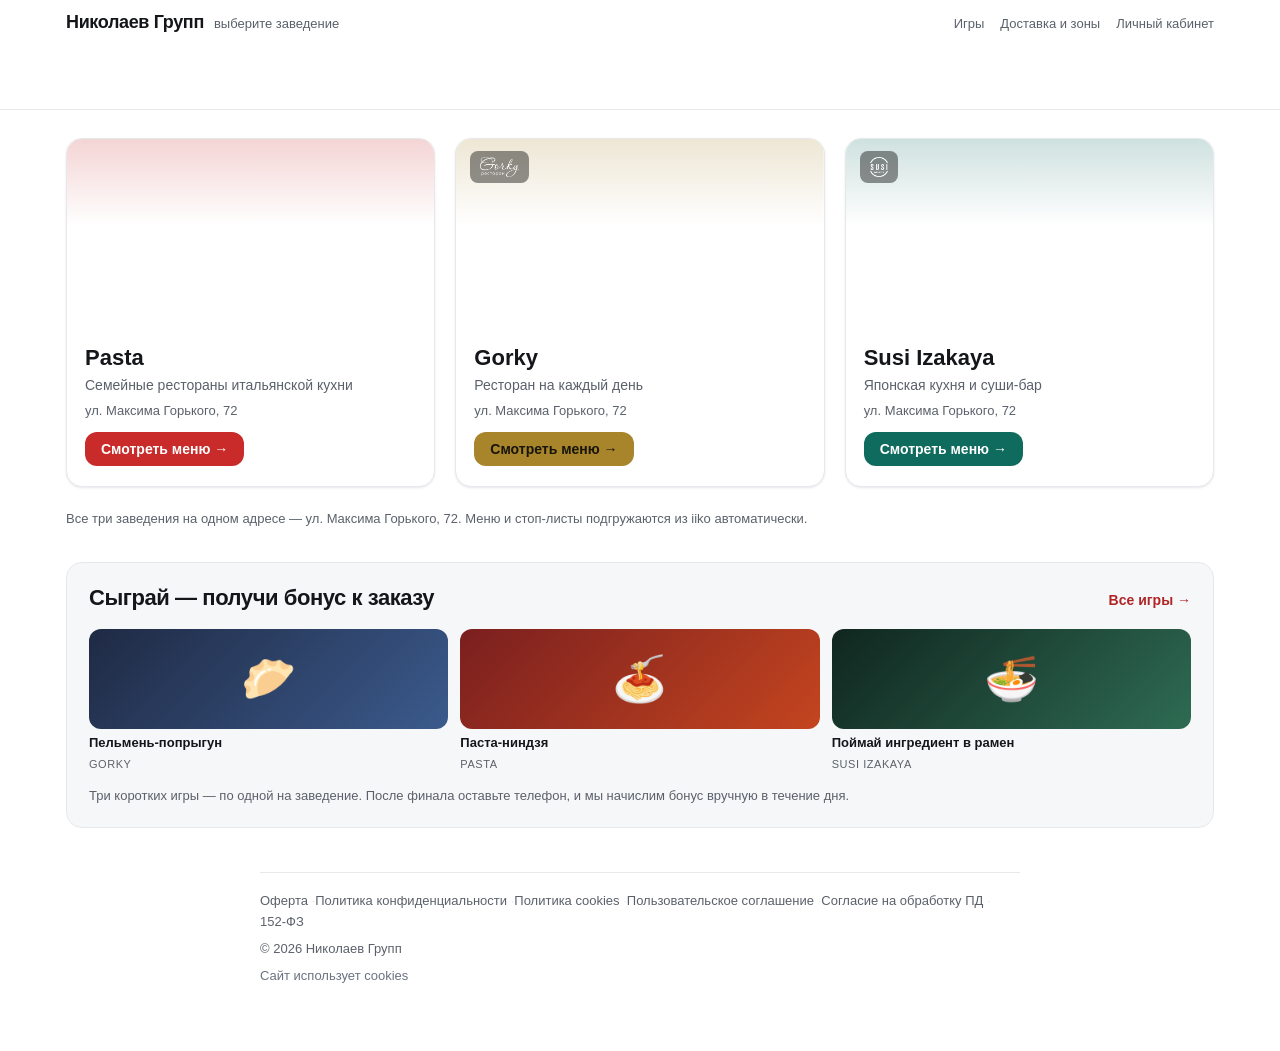
==== ngfood-preview/index.html @ 1849d9b0 "Publish artifact ngfood-preview: Сайт ngfood — просмотр" ====
<!DOCTYPE html><html lang="ru"><head>
<meta http-equiv="Content-Security-Policy" content="object-src 'none'; base-uri 'none'" data-dsh-artifacts>
<meta name="robots" content="noindex, nofollow" data-dsh-artifacts><meta charSet="utf-8"/><meta name="viewport" content="width=device-width, initial-scale=1"/><style>/*!*******************************************************************************************************************************************************************************************************************************************************************************************************************************************************************************************************************!*\
  !*** css ./node_modules/.pnpm/next@15.1.0_react-dom@19.0.0_react@19.0.0__react@19.0.0/node_modules/next/dist/build/webpack/loaders/css-loader/src/index.js??ruleSet[1].rules[13].oneOf[10].use[2]!./node_modules/.pnpm/next@15.1.0_react-dom@19.0.0_react@19.0.0__react@19.0.0/node_modules/next/dist/build/webpack/loaders/postcss-loader/src/index.js??ruleSet[1].rules[13].oneOf[10].use[3]!./app/globals.css ***!
  \*******************************************************************************************************************************************************************************************************************************************************************************************************************************************************************************************************************/
:root {
  /* ── этап 15: светлая тема ────────────────────────────────────────────────
     Фон страниц белый, карточки белые с рамкой и мягкой тенью, вложенные
     плашки — светло-серые #f6f7f9. Внутри темы бренда (см. .brand-shell)
     эти же переменные переопределяются через lib/brands.ts → brandCssVars().
     Контраст всех пар считается скриптом scripts/contrast.mjs. */
  --bg: #ffffff;
  --bg-to: #ffffff;
  /* поверхность карточки / модалки */
  --card: #ffffff;
  /* вложенная плашка: поля, врезки, опции */
  --panel: #f6f7f9;
  --text: #14161a;
  --muted: #5b616b;
  /* заливка кнопок, активной категории, бейджа */
  --accent: #c92a2a;
  /* текст/цена/ссылки в акцентном цвете — затемнён под белый фон */
  --accent-text: #b02525;
  /* текст на акцентной заливке */
  --on-accent: #ffffff;
  --accent-soft: #fdecec;
  /* поле ввода: внутри темы бренда переопределяется */
  --input: #ffffff;
  --line: #e6e8ec;
  /* этап 15 (дополнение владельца): единая шкала скруглений. «Пилюль» на сайте
     больше нет — только скруглённые прямоугольники. Круглыми остаются лишь
     настоящие круги: радиокнопки, чекбоксы, точки статуса, иконки-кружки. */
  --r-lg: 16px; /* карточки, модалки, большие панели */
  --r-md: 12px; /* кнопки, поля, категории-чипы, бейджи, тосты */
  --r-sm: 8px;  /* мелкие плашки, теги, подписи внутри карточек */
  /* семантика: успех / ошибка / предупреждение */
  --ok-bg: #eaf6ee;
  --ok-line: #bfe0cb;
  --ok-text: #1a6b3d;
  --ok-text-soft: #2b7d4d;
  --bad-bg: #fdeeee;
  --bad-line: #f0c9c7;
  --bad-text: #b02525;
  --warn-bg: #fdf6e6;
  --warn-line: #ead9a8;
  --warn-text: #7a5a10;
  /* тени: на белом они должны быть лёгкими, иначе выглядят как грязь */
  --shadow-1: 0 1px 2px rgba(16,24,40,.04), 0 1px 3px rgba(16,24,40,.06);
  --shadow-2: 0 10px 30px rgba(16,24,40,.10);
  --shadow-3: 0 18px 48px rgba(16,24,40,.16);
}

* { box-sizing: border-box; }

body {
  margin: 0;
  background: var(--bg);
  color: var(--text);
  font-family: -apple-system, BlinkMacSystemFont, 'Segoe UI', Roboto, sans-serif;
  -webkit-font-smoothing: antialiased;
}

.wrap { max-width: 1180px; margin: 0 auto; padding: 0 16px 64px; }

header.top {
  position: -webkit-sticky;
  position: sticky; top: 0; z-index: 10;
  background: rgba(255,255,255,.92); -webkit-backdrop-filter: blur(8px); backdrop-filter: blur(8px);
  border-bottom: 1px solid var(--line);
  padding: 12px 0;
}

.brand { display: flex; align-items: baseline; gap: 10px; }
.brand h1 { font-size: 18px; margin: 0; letter-spacing: -.02em; }
.brand span { color: var(--muted); font-size: 13px; }

.cats {
  display: flex; gap: 8px; overflow-x: auto; padding: 12px 0; scrollbar-width: none;
}
.cats::-webkit-scrollbar { display: none; }
.cats a {
  white-space: nowrap; padding: 8px 14px; border-radius: var(--r-md);
  background: var(--card); color: var(--text); text-decoration: none; font-size: 14px;
  border: 1px solid var(--line);
}
.cats a:hover { border-color: var(--accent); }

h2.section { font-size: 22px; margin: 32px 0 16px; letter-spacing: -.02em; }

.grid {
  display: grid; grid-gap: 14px; gap: 14px;
  grid-template-columns: repeat(auto-fill, minmax(220px, 1fr));
}

.card {
  background: var(--card); border: 1px solid var(--line); border-radius: var(--r-lg);
  overflow: hidden; display: flex; flex-direction: column;
  box-shadow: var(--shadow-1);
}
.card img { width: 100%; height: 150px; object-fit: cover; background: #f2f3f5; }
.card .body { padding: 12px 14px 14px; display: flex; flex-direction: column; gap: 6px; flex: 1 1; }
.card .name { font-size: 15px; line-height: 1.3; }
.card .meta { color: var(--muted); font-size: 13px; }
.card .price { font-weight: 600; font-size: 16px; margin-top: auto; }
.card.stop { opacity: .45; }
.badge {
  display: inline-block; font-size: 12px; padding: 3px 8px; border-radius: var(--r-sm);
  background: #fdeeee; color: #b02525; border: 1px solid #f0c9c7;
}

.note { color: var(--muted); font-size: 13px; margin-top: 24px; }
.error { background: #fdeeee; border: 1px solid #f0c9c7; padding: 14px; border-radius: var(--r-md); margin-top: 20px; }

/* ── корзина ── */
.add {
  margin-top: 8px; padding: 8px 12px; border-radius: var(--r-md); border: 1px solid var(--line);
  background: var(--accent); color: var(--on-accent, #fff); font-size: 14px; cursor: pointer;
}
.add:hover { filter: brightness(1.08); }

.cartbar {
  position: fixed; left: 16px; right: 16px; bottom: 16px; z-index: 20;
  display: flex; justify-content: space-between; align-items: center;
  padding: 14px 18px; border-radius: var(--r-lg); border: none; cursor: pointer;
  background: var(--accent); color: var(--on-accent, #fff); font-size: 15px; font-weight: 600;
  max-width: 1148px; margin: 0 auto; box-shadow: 0 12px 30px rgba(16,24,40,.18);
}

.modal {
  position: fixed; inset: 0; background: rgba(17,20,26,.45); z-index: 30;
  display: flex; align-items: center; justify-content: center; padding: 16px;
  /* длинная форма оформления (доставка + адрес + бонусы) выше экрана телефона:
     контейнер прокручивается, margin:auto держит окно по центру, пока оно влезает */
  overflow-y: auto; overscroll-behavior: contain;
}
.modal-body {
  background: var(--card); border: 1px solid var(--line); border-radius: var(--r-lg);
  padding: 20px; width: 100%; max-width: 440px; display: flex; flex-direction: column; gap: 10px;
  box-shadow: var(--shadow-3); margin: auto;
}
.modal-body h3 { margin: 0 0 4px; }
.modal-body input[type="text"], .modal-body input:not([type]) {
  padding: 11px 12px; border-radius: var(--r-md); border: 1px solid var(--line);
  background: var(--input, #ffffff); color: var(--text); font-size: 15px;
}
.lines { display: flex; flex-direction: column; gap: 6px; max-height: 220px; overflow: auto; }
.line { display: flex; justify-content: space-between; align-items: center; gap: 8px; font-size: 14px; }
.qty { display: flex; align-items: center; gap: 6px; }
.qty button {
  width: 26px; height: 26px; border-radius: var(--r-sm); border: 1px solid var(--line);
  background: var(--input, #ffffff); color: var(--text); cursor: pointer;
}
.row { display: flex; gap: 16px; font-size: 14px; }
.sum { margin-top: 6px; font-size: 16px; }
.send {
  margin-top: 6px; padding: 12px; border-radius: var(--r-md); border: none;
  background: var(--accent); color: var(--on-accent, #fff); font-size: 15px; font-weight: 600; cursor: pointer;
}
.send:disabled { opacity: .6; cursor: default; }

.toast {
  position: fixed; left: 50%; transform: translateX(-50%); bottom: 90px; z-index: 40;
  background: var(--ok-bg); border: 1px solid var(--ok-line); color: var(--ok-text);
  padding: 12px 16px; border-radius: var(--r-md); font-size: 14px; cursor: pointer;
  box-shadow: var(--shadow-2);
}

/* ── страница статуса ── */
.backlink { color: var(--muted); text-decoration: none; }
.status-card { margin-top: 24px; background: var(--card); border: 1px solid var(--line); border-radius: var(--r-lg); padding: 20px; max-width: 560px; }
.status-card h2 { margin: 0 0 6px; }
.status-now { font-size: 22px; font-weight: 700; color: var(--accent-text); margin: 0 0 16px; }
.steps { list-style: none; padding: 0; margin: 0 0 18px; display: flex; flex-direction: column; gap: 6px; }
.steps li { color: var(--muted); font-size: 14px; padding-left: 22px; position: relative; }
.steps li::before { content: '○'; position: absolute; left: 0; }
.steps li.done { color: var(--text); }
.steps li.done::before { content: '●'; color: var(--accent); }

/* ── этап 8: оплата картой на странице заказа ── */
.pay-block { margin: 18px 0 0; display: flex; flex-direction: column; gap: 10px; }
.pay-btn {
  padding: 14px; border-radius: var(--r-md); border: none; background: var(--accent);
  color: var(--on-accent, #fff); font-size: 16px; font-weight: 600; cursor: pointer;
}
.pay-btn:disabled { opacity: .6; cursor: default; }
.pay-paid {
  display: flex; flex-direction: column; gap: 4px; padding: 14px 16px;
  background: #eaf6ee; border: 1px solid #bfe0cb; border-radius: var(--r-md); color: #1a6b3d;
}
.pay-paid b { font-size: 15px; }
.pay-paid span { font-size: 13px; color: #2b7d4d; }
.pay-hint { margin: 0; color: var(--muted); font-size: 13px; line-height: 1.45; }
/* этап 13: оплата не онлайн (наличные/терминал курьеру, касса) */
.pay-offline {
  display: flex; flex-direction: column; gap: 4px; padding: 14px 16px;
  background: var(--panel); border: 1px solid var(--line); border-radius: var(--r-md);
}
.pay-offline b { font-size: 15px; }
.pay-offline span { font-size: 13px; color: var(--muted); }
.pay-notice { margin: 0; font-size: 13px; color: #1a6b3d; }
.pay-error { margin: 0; font-size: 13px; color: #b02525; }

/* ── выбор бренда (главная) ── */
.brandpicker{display:grid;grid-template-columns:repeat(auto-fit,minmax(280px,1fr));grid-gap:20px;gap:20px;margin-top:28px}
.brandcard{display:flex;flex-direction:column;background:var(--card);border:1px solid var(--line);border-radius: var(--r-lg);overflow:hidden;text-decoration:none;color:var(--text);box-shadow:var(--shadow-1);transition:transform .15s ease,border-color .15s ease,box-shadow .15s ease}
.brandcard:hover{transform:translateY(-4px);border-color:var(--accent)}
.brandcard-cover{position:relative;height:190px;background-size:cover;background-position:center;background-repeat:no-repeat}
/* обложка карточки красится темой бренда из lib/brands.ts (inline style),
   классы brandcard--<id> остались только как крючок для точечных правок */
.brandcard-initial{position:absolute;right:16px;bottom:8px;font-size:64px;font-weight:800;opacity:.18;color:#fff}
.brandcard-body{padding:16px 18px 20px}
.brandcard-body h2{margin:0 0 6px;font-size:22px}
.brandcard-body p{margin:0 0 10px;color:var(--muted);font-size:14px}
.brandcard-address{display:block;color:var(--muted);font-size:13px;margin-bottom:14px}
.brandcard-go{color:var(--accent-text);font-weight:600;font-size:14px}
.brandswitch{display:flex;gap:14px;margin:10px 0 6px;font-size:14px}
.brandswitch a{color:var(--muted);text-decoration:none}
.brandswitch a:hover{color:var(--accent-text)}
.line-brand{display:block;font-size:11px;color:var(--accent-text);text-transform:uppercase;letter-spacing:.04em}

/* ── личный кабинет ── */
.acc-brandlink { color: inherit; text-decoration: none; }
.acc-loading { color: var(--muted); margin-top: 24px; }
.acc-card {
  margin-top: 24px; background: var(--card); border: 1px solid var(--line); border-radius: var(--r-lg);
  padding: 20px; max-width: 560px; display: flex; flex-direction: column; gap: 14px;
}
.acc-card h2 { margin: 0; font-size: 20px; letter-spacing: -.02em; }
.acc-head { display: flex; justify-content: space-between; align-items: flex-start; gap: 12px; }
.acc-phone { margin: 4px 0 0; color: var(--muted); font-size: 14px; }
.acc-logout {
  padding: 8px 14px; border-radius: var(--r-md); border: 1px solid var(--line);
  background: var(--input, #ffffff); color: var(--muted); font-size: 13px; cursor: pointer; white-space: nowrap;
}
.acc-logout:hover { border-color: var(--accent); color: var(--text); }
.acc-bonus {
  display: flex; flex-direction: column; gap: 4px; padding: 16px;
  border-radius: var(--r-md); border: 1px solid var(--line); background: var(--panel);
}
.acc-bonus-label { color: var(--muted); font-size: 13px; }
.acc-bonus-value { font-size: 28px; letter-spacing: -.02em; color: var(--accent-text); }
.acc-list { list-style: none; margin: 0; padding: 0; display: flex; flex-direction: column; gap: 8px; font-size: 14px; }
.acc-list li { display: flex; justify-content: space-between; gap: 12px; border-bottom: 1px solid var(--line); padding-bottom: 8px; }
.acc-list li:last-child { border-bottom: none; padding-bottom: 0; }
.acc-list li > span { color: var(--muted); }
.acc-badges { display: flex; flex-wrap: wrap; gap: 8px; }
.acc-badge {
  padding: 5px 12px; border-radius: var(--r-md); font-size: 12px;
  background: rgba(201,42,42,.10); border: 1px solid rgba(201,42,42,.32); color: #b02525;
}
.acc-note, .acc-sub { color: var(--muted); font-size: 13px; line-height: 1.5; margin: 0; }
.acc-form { display: flex; flex-direction: column; gap: 10px; }
.acc-form input {
  padding: 12px; border-radius: var(--r-md); border: 1px solid var(--line);
  background: var(--input, #ffffff); color: var(--text); font-size: 16px;
}
.acc-form button[type="submit"] {
  padding: 12px; border-radius: var(--r-md); border: none; background: var(--accent);
  color: var(--on-accent, #fff); font-size: 15px; font-weight: 600; cursor: pointer;
}
.acc-form button[type="submit"]:disabled { opacity: .6; cursor: default; }
.acc-link {
  background: none; border: none; color: var(--muted); font-size: 13px; cursor: pointer;
  text-decoration: underline; align-self: flex-start; padding: 0;
}
.acc-hint { margin: 0; font-size: 13px; color: #1a6b3d; }
.acc-error { margin: 0; font-size: 13px; color: #b02525; }

/* ── бонусы в корзине ── */
.cart-bonus { font-size: 13px; color: var(--muted); }
.cart-bonus b { color: #b02525; }
.cart-guest { display: flex; justify-content: space-between; align-items: center; gap: 8px; font-size: 13px; color: var(--muted); }
.cart-guest a { color: #b02525; }

/* ── оплата бонусами (этап 3) ── */
.cart-bonus-pay { display: flex; flex-direction: column; gap: 6px; margin-top: 8px; padding: 8px 10px; border: 1px solid var(--line); border-radius: var(--r-md); }
.cart-bonus-toggle { display: flex; align-items: center; gap: 8px; font-size: 14px; cursor: pointer; }
.cart-bonus-toggle small { color: var(--muted); font-size: 12px; }
.cart-bonus-pay input[type="range"] { width: 100%; accent-color: #b02525; }
.cart-bonus-sum { display: flex; justify-content: space-between; gap: 10px; font-size: 13px; color: var(--muted); }
.cart-bonus-sum b { color: #b02525; font-size: 14px; }
.cart-delivery--bad-text { color: #b02525; }

/* ── способ оплаты в корзине (этап 13) ── */
.cart-pay { display: flex; flex-direction: column; gap: 6px; }
.cart-pay-title { font-size: 13px; color: var(--muted); }
.cart-pay-opt {
  display: flex; align-items: flex-start; gap: 9px; cursor: pointer;
  padding: 9px 11px; border: 1px solid var(--line); border-radius: var(--r-md);
  background: var(--panel);
}
.cart-pay-opt--on { border-color: #b02525; }
.cart-pay-opt input { margin-top: 3px; accent-color: #b02525; }
.cart-pay-text { display: flex; flex-direction: column; gap: 2px; }
.cart-pay-text b { font-size: 14px; color: var(--text); }
.cart-pay-text small { font-size: 12px; color: var(--muted); line-height: 1.4; }

/* ── минимальная сумма заказа (этап 13) ── */
.cart-min { display: flex; flex-direction: column; gap: 3px; font-size: 13px; color: var(--muted); }
.cart-min b { color: var(--text); font-size: 13px; }
.cart-min--bad { color: #b02525; }
.cart-min--bad b { color: #b02525; }

/* ── шапка: ссылка в кабинет ── */
.topline { display: flex; justify-content: space-between; align-items: baseline; gap: 12px; }
.toplink { color: var(--muted); font-size: 13px; text-decoration: none; white-space: nowrap; }
.toplink:hover { color: var(--accent-text); }

/* ── доставка: страница ── */
.delivery-intro {
  color: var(--muted); font-size: 15px; line-height: 1.6; max-width: 780px; margin: 24px 0 0;
}
.delivery-check {
  margin-top: 28px; background: var(--card); border: 1px solid var(--line);
  border-radius: var(--r-lg); padding: 20px;
}
.delivery-check h2 { margin: 0 0 14px; font-size: 20px; letter-spacing: -.02em; }
.delivery-form { display: flex; gap: 10px; flex-wrap: wrap; }
.delivery-form input {
  padding: 12px; border-radius: var(--r-md); border: 1px solid var(--line);
  background: var(--input, #ffffff); color: var(--text); font-size: 15px;
}
.delivery-form input:focus { outline: none; border-color: var(--accent); }
.delivery-form input[type="text"] { flex: 2 1 320px; }
.delivery-form input[type="number"] { flex: 1 1 150px; }
.delivery-form button {
  flex: 0 0 auto; padding: 12px 24px; border-radius: var(--r-md); border: none;
  background: var(--accent); color: var(--on-accent, #fff); font-size: 15px; font-weight: 600; cursor: pointer;
}
.delivery-form button:disabled { opacity: .6; cursor: default; }
.delivery-error { margin: 12px 0 0; font-size: 14px; color: #b02525; }
.delivery-result {
  margin-top: 14px; padding: 14px 16px; border-radius: var(--r-md);
  border: 1px solid #bfe0cb; background: #eaf6ee;
}
.delivery-result--warn { border-color: #f0c9c7; background: #fdeeee; }
.delivery-result-title { margin: 0 0 8px; font-size: 16px; font-weight: 600; }
.delivery-result-list {
  list-style: none; margin: 0; padding: 0;
  display: flex; flex-direction: column; gap: 4px; font-size: 14px;
}
.delivery-warn { margin: 10px 0 0; font-size: 14px; color: #b02525; }
.delivery-addr { margin: 10px 0 0; font-size: 12px; color: var(--muted); line-height: 1.5; }
.delivery-addr a { color: var(--accent-text); }

/* ── доставка: карта зон ── */
.zone-map-block { margin-top: 16px; }
.zone-map {
  height: 460px; border-radius: var(--r-lg); border: 1px solid var(--line);
  overflow: hidden; background: var(--panel); z-index: 0;
}
.zone-map-error { margin: 10px 0 0; font-size: 13px; color: #b02525; }
.zone-legend { list-style: none; margin: 16px 0 0; padding: 0; display: flex; flex-direction: column; gap: 6px; }
.zone-legend li {
  display: grid; grid-template-columns: 14px 90px 170px 1fr; align-items: center; grid-gap: 10px; gap: 10px;
  font-size: 14px; padding: 9px 12px; border-radius: var(--r-md);
  background: var(--card); border: 1px solid var(--line);
}
.zone-swatch { width: 14px; height: 14px; border-radius: 6px; display: inline-block; }
.zone-name { font-weight: 600; }
.zone-venue { color: var(--text); font-size: 13px; }
.zone-rule { color: var(--muted); font-size: 13px; }
.zone-legend-note { color: var(--muted); font-size: 12px; margin: 10px 0 0; }
.leaflet-tooltip.zone-label {
  background: rgba(255,255,255,.94); color: var(--text); border: 1px solid var(--line);
  border-radius: var(--r-sm); font-size: 12px; padding: 3px 8px;
  box-shadow: var(--shadow-1); opacity: 1;
}
.leaflet-tooltip.zone-label::before { display: none; }
.leaflet-container { font-family: inherit; background: var(--input, #ffffff); }
/* ссылки в подписи карты (OpenStreetMap) — в цвет акцента: дефолтный голубой
   Leaflet на серой плашке даёт 3.6 при нужных 4.5 */
.leaflet-container .leaflet-control-attribution a { color: var(--accent-text); }
@media (max-width: 640px) {
  .zone-map { height: 340px; }
  .zone-legend li { grid-template-columns: 14px 1fr; row-gap: 2px; }
  .zone-rule { grid-column: 2 / -1; }
}

/* ── корзина: доставка ── */
.cart-delivery {
  display: flex; flex-direction: column; gap: 3px; font-size: 13px; color: var(--muted);
  padding: 10px 12px; border-radius: var(--r-md); border: 1px solid var(--line); background: var(--panel);
}
.cart-delivery b { color: var(--text); font-size: 13px; }
.cart-delivery--bad { border-color: #f0c9c7; background: #fdeeee; color: #b02525; }
.cart-delivery--bad b { color: #b02525; }
/* «Очистить корзину» в предупреждении о разных точках (этап 15) */
.cart-clear {
  align-self: flex-start; margin-top: 2px; padding: 6px 12px;
  border-radius: var(--r-md); border: 1px solid #f0c9c7; background: #ffffff;
  color: #b02525; font-family: inherit; font-size: 12.5px; font-weight: 600; cursor: pointer;
}
.cart-clear:hover { border-color: #b02525; }
.cart-delivery a { color: var(--accent-text); }
.sum-row { display: block; }
.sum-row + .sum-row { margin-top: 2px; font-size: 15px; }
.sum-row:first-child { font-size: 13px; color: var(--muted); }

/* ── скидка гостя в корзине (этап 7) ── */
.cart-discount { color: #157347; }
.cart-discount-toggle {
  background: none; border: none; padding: 0; margin-left: 4px; cursor: pointer;
  color: var(--muted); font-size: 12px; text-decoration: underline; font-family: inherit;
}
.cart-discount-item { display: block; font-size: 12px; color: var(--muted); padding-left: 10px; }
.cart-calc-note { display: block; font-size: 12px; color: var(--muted); }

/* ── шапка бренда: широкая обложка ── */
header.brandhero {
  display: flex; align-items: flex-end; min-height: 210px;
  background-size: cover; background-position: center; background-repeat: no-repeat;
  background-color: #ffffff; border-bottom: 1px solid var(--line);
}
.brandhero-inner {
  width: 100%; display: flex; align-items: baseline; gap: 14px;
  padding: 48px 16px 20px;
}
.brandhero h1 { margin: 0; font-size: 34px; letter-spacing: -.02em; }
/* подпись на обложке: на светлом градиенте белый текст исчезал */
.brandhero span { color: var(--muted); font-size: 14px; }
@media (max-width: 640px) {
  header.brandhero { min-height: 150px; }
  .brandhero-inner { flex-direction: column; align-items: flex-start; gap: 4px; padding: 32px 16px 14px; }
  .brandhero h1 { font-size: 24px; }
}

/* ── главная: ссылки в шапке ── */
.topnav { display: flex; gap: 16px; align-items: baseline; }

/* ══ этап 15: корзина в шапке — на всех страницах ═══════════════════════════
   Кнопка появляется, только когда в корзине что-то есть: «0 позиций» в шапке
   не держим. На мобильном — иконка и число, на десктопе — ещё и сумма.
   Панель «Оформить» на странице бренда живёт внизу (position: fixed), кнопка —
   в липкой шапке сверху: на 390×844 они не пересекаются. */
.topline-actions {
  display: flex; align-items: center; gap: 16px; flex-wrap: wrap;
}

.cartbtn {
  position: relative; display: inline-flex; align-items: center; gap: 8px;
  padding: 7px 12px; border-radius: var(--r-md);
  border: 1px solid var(--line); background: #ffffff; color: var(--text);
  font-family: inherit; font-size: 13px; line-height: 1; cursor: pointer;
  white-space: nowrap; box-shadow: var(--shadow-1);
  transition: border-color .15s ease, color .15s ease, box-shadow .15s ease;
}
.cartbtn:hover { border-color: var(--accent); color: var(--accent-text); box-shadow: var(--shadow-2); }
.cartbtn:focus-visible { outline: 2px solid var(--accent-text); outline-offset: 2px; }
.cartbtn-ico { width: 17px; height: 17px; display: block; flex: 0 0 auto; }
.cartbtn-badge {
  min-width: 18px; height: 18px; padding: 0 5px; border-radius: var(--r-sm);
  display: inline-flex; align-items: center; justify-content: center;
  background: var(--accent); color: var(--on-accent);
  font-size: 11px; font-weight: 700; font-feature-settings: "tnum"; font-variant-numeric: tabular-nums;
}
.cartbtn-sum { font-weight: 600; font-feature-settings: "tnum"; font-variant-numeric: tabular-nums; }

@media (max-width: 640px) {
  /* на телефоне сумма не влезает рядом с «все заведения» — оставляем число */
  .cartbtn-sum { display: none; }
  .cartbtn { padding: 7px 10px; gap: 6px; }
  .topline-actions { gap: 10px; }
}

/* ── выбор точки выдачи (Pasta: Горького / Холмогорова) ── */
.venueswitch { display: flex; align-items: center; gap: 8px; flex-wrap: wrap; margin: 10px 0 2px; font-size: 14px; }
.venueswitch-label { color: var(--muted); font-size: 13px; margin-right: 2px; }
.venueswitch a {
  padding: 7px 14px; border-radius: var(--r-md); border: 1px solid var(--line);
  background: var(--input, #ffffff); color: var(--text); text-decoration: none; white-space: nowrap;
}
.venueswitch a:hover { border-color: var(--accent); }
.venueswitch a.active { background: var(--accent); border-color: var(--accent); color: var(--on-accent, #fff); font-weight: 600; }
.cart-venue { font-size: 13px; color: var(--muted); }

/* ── время и комментарий в корзине (этап 4) ── */
.cart-time { display: flex; flex-direction: column; gap: 8px; }
.cart-time-select { display: flex; align-items: center; gap: 10px; font-size: 14px; color: var(--muted); }
.cart-time-select select {
  padding: 9px 12px; border-radius: var(--r-md); border: 1px solid var(--line);
  background: var(--input, #ffffff); color: var(--text); font-size: 15px; cursor: pointer;
}
.cart-time-select select:focus { outline: none; border-color: var(--accent); }
.cart-comment { display: flex; flex-direction: column; gap: 4px; }
.cart-comment textarea {
  padding: 11px 12px; border-radius: var(--r-md); border: 1px solid var(--line);
  background: var(--input, #ffffff); color: var(--text); font-size: 15px;
  font-family: inherit; min-height: 58px; resize: vertical;
}
.cart-comment textarea:focus { outline: none; border-color: var(--accent); }
.cart-comment-count { align-self: flex-end; font-size: 11px; color: var(--muted); }

/* ── админка заказов (этап 4) ── */
.admin-wrap { padding-top: 20px; }
.admin-stats { display: flex; gap: 22px; flex-wrap: wrap; font-size: 14px; color: var(--muted); }
.admin-stats b { color: var(--text); font-size: 15px; }
.admin-warn {
  margin-top: 14px; padding: 12px 14px; border-radius: var(--r-md);
  background: #fdeeee; border: 1px solid #f0c9c7; color: #b02525; font-size: 13px;
}
.admin-tablewrap {
  margin-top: 18px; overflow-x: auto; background: var(--card);
  border: 1px solid var(--line); border-radius: var(--r-lg);
}
.admin-table { width: 100%; border-collapse: collapse; font-size: 13px; min-width: 1020px; }
.admin-table th {
  position: -webkit-sticky;
  position: sticky; top: 0; text-align: left; padding: 12px 14px;
  color: var(--muted); font-weight: 500; white-space: nowrap;
  background: #f6f7f9; border-bottom: 1px solid var(--line);
}
.admin-table td { padding: 12px 14px; border-bottom: 1px solid var(--line); vertical-align: top; }
.admin-table tr:last-child td { border-bottom: none; }
.admin-table tbody tr:hover { background: #f6f7f9; }
.admin-num, .admin-mono { white-space: nowrap; }
.admin-mono { color: var(--muted); font-feature-settings: "tnum"; font-variant-numeric: tabular-nums; }
.admin-num { font-feature-settings: "tnum"; font-variant-numeric: tabular-nums; }
.admin-sub { color: var(--muted); font-size: 12px; margin-top: 3px; max-width: 260px; }
.admin-mode {
  display: inline-block; padding: 2px 8px; border-radius: var(--r-sm); font-size: 12px;
  border: 1px solid var(--line); color: var(--muted); white-space: nowrap;
}
.admin-mode--courier { border-color: #ead9a8; background: #fdf6e6; color: #7a5a10; }
.admin-status { color: var(--text); }
.admin-link { color: var(--accent-text); text-decoration: none; white-space: nowrap; }
.admin-link:hover { text-decoration: underline; }

/* ── мини-игры (этап 5) ─────────────────────────────────────────────────── */
.games-lead {
  color: var(--muted); font-size: 15px; line-height: 1.6;
  max-width: 780px; margin: 0 0 4px;
}
.games-grid {
  display: grid; grid-template-columns: repeat(auto-fit, minmax(270px, 1fr));
  grid-gap: 20px;
  gap: 20px; margin-top: 24px;
}
.game-card {
  display: flex; flex-direction: column; background: var(--card);
  border: 1px solid var(--line); border-radius: var(--r-lg); overflow: hidden;
  text-decoration: none; color: var(--text);
  transition: transform .15s ease, border-color .15s ease;
}
.game-card:hover { transform: translateY(-4px); border-color: var(--accent); }
.game-card-cover { height: 170px; display: grid; place-items: center; }
.game-card-emoji { font-size: 72px; line-height: 1; filter: drop-shadow(0 8px 22px rgba(16,24,40,.10)); }
.game-card-body { display: flex; flex-direction: column; gap: 8px; padding: 16px 18px 20px; flex: 1 1; }
.game-card-brand { font-size: 11px; letter-spacing: .06em; text-transform: uppercase; color: var(--accent-text); }
.game-card-title { margin: 0; font-size: 20px; letter-spacing: -.02em; line-height: 1.25; }
.game-card-short { margin: 0; color: var(--muted); font-size: 14px; line-height: 1.5; }
.game-card-btn {
  margin-top: auto; align-self: flex-start; padding: 10px 18px; border-radius: var(--r-md);
  background: var(--accent); color: var(--on-accent, #fff); font-size: 14px; font-weight: 600;
}

/* ── страница одной игры ── */
.game-top { padding: 10px 0; }
.game-topline { display: flex; align-items: center; justify-content: space-between; gap: 14px; }
.game-topline .brand { min-width: 0; }
.game-topline .brand h1 { font-size: 17px; }
.game-topline .brand span { font-size: 12px; }
.game-back { font-size: 13px; white-space: nowrap; }
.game-wrap { padding-top: 14px; }
.game-frame {
  border: 1px solid var(--line); border-radius: var(--r-lg);
  overflow: hidden; background: var(--panel);
}
.game-iframe { display: block; width: 100%; height: 760px; min-height: 720px; border: 0; }

.game-result {
  margin-top: 16px; background: var(--card); border: 1px solid var(--line);
  border-radius: var(--r-lg); padding: 16px 18px;
}
.game-result-hint { margin: 0; color: var(--muted); font-size: 14px; line-height: 1.5; }
.game-result-score { margin: 0 0 12px; font-size: 16px; }
.game-result-score b { color: var(--accent-text); font-size: 18px; }
.game-form { display: flex; flex-direction: column; gap: 10px; }
.game-form-label { font-size: 14px; }
.game-form-row { display: flex; gap: 10px; flex-wrap: wrap; }
.game-form-row input[type="tel"] {
  flex: 1 1 220px; min-width: 0; padding: 12px; border-radius: var(--r-md);
  border: 1px solid var(--line); background: var(--input, #ffffff); color: var(--text); font-size: 16px;
}
.game-form-row input[type="tel"]:focus { outline: none; border-color: var(--accent); }
.game-form-row button {
  flex: 0 0 auto; padding: 12px 22px; border-radius: var(--r-md); border: none;
  background: var(--accent); color: var(--on-accent, #fff); font-size: 15px; font-weight: 600; cursor: pointer;
}
.game-form-row button:disabled { opacity: .6; cursor: default; }
.game-form-note { margin: 0; color: var(--muted); font-size: 13px; line-height: 1.5; }
.game-form-ok { margin: 0; font-size: 13px; color: #1a6b3d; }
.game-form-error { margin: 0; font-size: 13px; color: #b02525; }

.game-rules { margin-top: 6px; }
.game-rules-list {
  margin: 0; padding-left: 20px; display: flex; flex-direction: column; gap: 8px;
  font-size: 14px; line-height: 1.55; color: var(--muted); max-width: 820px;
}
.game-bonus-note {
  margin: 14px 0 0; padding: 12px 14px; border-radius: var(--r-md);
  border: 1px solid var(--line); background: var(--panel);
  color: var(--muted); font-size: 13px; line-height: 1.5; max-width: 820px;
}
.game-links { display: flex; align-items: center; gap: 18px; margin-top: 22px; flex-wrap: wrap; }
.game-order {
  display: inline-block; padding: 12px 22px; border-radius: var(--r-md);
  background: var(--accent); color: var(--on-accent, #fff); text-decoration: none; font-size: 15px; font-weight: 600;
}
.game-order:hover { filter: brightness(1.08); }

/* ── тизер игр на главной ── */
.games-teaser {
  margin-top: 36px; padding: 22px; border-radius: var(--r-lg);
  border: 1px solid var(--line); background: var(--panel);
}
.games-teaser-head { display: flex; align-items: baseline; justify-content: space-between; gap: 14px; flex-wrap: wrap; }
.games-teaser-head h2 { margin: 0; font-size: 22px; letter-spacing: -.02em; }
.games-teaser-all { color: var(--accent-text); font-size: 14px; font-weight: 600; text-decoration: none; white-space: nowrap; }
.games-teaser-grid { display: grid; grid-template-columns: repeat(3, 1fr); grid-gap: 12px; gap: 12px; margin-top: 18px; }
.games-mini { display: flex; flex-direction: column; gap: 6px; min-width: 0; text-decoration: none; color: var(--text); }
.games-mini-cover { display: grid; place-items: center; height: 100px; border-radius: var(--r-md); font-size: 44px; line-height: 1; }
.games-mini:hover .games-mini-cover { filter: brightness(1.14); }
.games-mini-title { font-size: 13px; font-weight: 600; line-height: 1.3; }
.games-mini-brand { font-size: 11px; color: var(--muted); text-transform: uppercase; letter-spacing: .05em; }
.games-teaser-note { margin: 16px 0 0; color: var(--muted); font-size: 13px; line-height: 1.5; }

/* ── мобильная вёрстка (этап 5: 375×667) ── */
@media (max-width: 640px) {
  /* шапку складываем в две строки: иначе «Николаев Групп» + ссылки не влезают */
  .topline { flex-wrap: wrap; row-gap: 6px; }
  .brand { flex-direction: column; align-items: flex-start; gap: 0; }
  .topnav { flex-wrap: wrap; gap: 12px; }
  .brandswitch { flex-wrap: wrap; row-gap: 8px; }
  .brandswitch a { white-space: nowrap; }

  .games-teaser { padding: 18px 16px; margin-top: 28px; }
  .games-teaser-head h2 { font-size: 19px; }
  .games-teaser-grid { gap: 8px; }
  .games-mini-cover { height: 76px; font-size: 32px; border-radius: var(--r-md); }
  .games-mini-title { font-size: 12px; }

  .game-card-cover { height: 140px; }
  .game-card-emoji { font-size: 60px; }

  .game-topline { flex-wrap: wrap; gap: 6px 12px; }
  .game-topline .brand h1 { font-size: 16px; }
  .game-iframe { height: calc(100dvh - 140px); min-height: 480px; }
  .game-result { padding: 14px; }
  .game-form-row button { flex: 1 1 100%; }
}

/* ══ этап 9: анимации интерфейса ═══════════════════════════════════════════
   Правила игры:
   • только CSS и Web Animations API — библиотек анимаций нет;
   • наведение — только под @media (hover: hover): на телефоне :hover «залипает»
     после тапа, и карточка остаётся увеличенной;
   • prefers-reduced-motion: reduce отключает всё — отдельный блок в самом низу.
*/
:root { --ease-out: cubic-bezier(.22,.61,.36,1); }

@keyframes ng-fade-in { from { opacity: 0 } to { opacity: 1 } }
@keyframes ng-slide-up {
  from { opacity: 0; transform: translateY(16px) }
  to { opacity: 1; transform: translateY(0) }
}
@keyframes ng-toast-in {
  from { opacity: 0; transform: translateY(12px) }
  to { opacity: 1; transform: translateY(0) }
}
@keyframes ng-line-out {
  0%   { opacity: 1; transform: translateX(0);     max-height: 60px; }
  55%  { opacity: 0; transform: translateX(-40px); max-height: 60px; }
  100% { opacity: 0; transform: translateX(-40px); max-height: 0; }
}
@keyframes ng-sum-bump {
  0%   { background-color: transparent }
  40%  { background-color: rgba(201,42,42,.12) }
  100% { background-color: transparent }
}

/* ── карточка блюда: наведение (только мышь) ── */
.card {
  transition: box-shadow 220ms var(--ease-out), border-color 220ms var(--ease-out);
}
.card img { transition: transform 220ms cubic-bezier(.22,.61,.36,1); }

@media (hover: hover) and (pointer: fine) {
  .card:hover { box-shadow: 0 10px 26px rgba(16,24,40,.10); border-color: #d5d9df; }
  .card:hover img { transform: scale(1.06); }
  .card .add { opacity: .82; }
  .card:hover .add { opacity: 1; box-shadow: 0 8px 18px rgba(201,42,42,.28); }
  /* стоп-лист не подсвечиваем: нажимать всё равно нечего */
  .card.stop:hover { border-color: var(--line); box-shadow: none; }
  .card.stop:hover img { transform: none; }
}

.add {
  transition: opacity 220ms var(--ease-out), box-shadow 220ms var(--ease-out),
    filter 220ms var(--ease-out);
}
.add:active { transform: scale(.98); }
.add--added { background: #157347; border-color: #157347; }

/* ── полёт миниатюры в корзину ── */
.fly-ghost {
  position: fixed; z-index: 60; pointer-events: none; object-fit: cover;
  background: linear-gradient(135deg, #c92a2a, #8f2020);
  box-shadow: 0 10px 24px rgba(16,24,40,.22);
  will-change: transform, opacity;
}

/* ── счётчик корзины ── */
.cartbar-count { display: inline-block; will-change: transform; }

/* ── строки корзины: удаление уезжает влево и схлопывается ── */
.line { transition: color 180ms var(--ease-out); }
.line--leave {
  animation: ng-line-out 220ms var(--ease-out) forwards;
  overflow: hidden;
}

/* ── итоговая сумма: мягкая подсветка вместо «дёрганья» цифр ── */
.sum { transition: background-color 300ms var(--ease-out); border-radius: var(--r-md); }
.sum--bump { animation: ng-sum-bump 300ms var(--ease-out); }

/* ── корзина и модалки: fade + slide-up 180 мс ── */
.modal { animation: ng-fade-in 180ms var(--ease-out) both; }
.modal-body { animation: ng-slide-up 180ms var(--ease-out) both; }

/* ── тосты «Добавлено: …» ── */
.toasts {
  position: fixed; left: 50%; transform: translateX(-50%); bottom: 92px; z-index: 45;
  display: flex; flex-direction: column; gap: 8px; width: min(94vw, 420px);
  pointer-events: none;
}
.toast-item {
  display: flex; align-items: center; justify-content: space-between; gap: 12px;
  padding: 10px 12px 10px 16px; border-radius: var(--r-md); font-size: 14px;
  background: #ffffff; border: 1px solid var(--ok-line); color: var(--ok-text);
  box-shadow: var(--shadow-2);
  pointer-events: auto;
  animation: ng-toast-in 180ms var(--ease-out) both;
}
.toast-text { min-width: 0; overflow: hidden; text-overflow: ellipsis; white-space: nowrap; }
.toast-text b { font-weight: 600; }
.toast-undo {
  flex: 0 0 auto; padding: 5px 10px; border-radius: var(--r-sm); font-size: 13px;
  background: transparent; border: 1px solid #bfe0cb; color: #2b7d4d;
  cursor: pointer; font-family: inherit;
}
.toast-undo:hover { color: #1a6b3d; border-color: #7fb894; }

@media (max-width: 640px) {
  .toasts { bottom: 86px; }
  .toast-item { font-size: 13px; }
}

/* ── reduce-motion: никаких анимаций, только мгновенные состояния ── */
@media (prefers-reduced-motion: reduce) {
  *, *::before, *::after {
    animation-duration: 0.001ms !important;
    animation-iteration-count: 1 !important;
    transition-duration: 0.001ms !important;
    scroll-behavior: auto !important;
  }
  .card:hover img { transform: none; }
  .modal, .modal-body, .toast-item, .line--leave, .sum--bump { animation: none !important; }
  .fly-ghost { display: none !important; }
}

/* ══ этап 9: кабинет оператора /operator ═══════════════════════════════════
   Та же тёмная тема и те же переменные, что у сайта. Слева меню точки,
   справа заказ и список заказов за сегодня. На телефоне — одна колонка.
*/
.op-wrap { padding-top: 18px; }

.op { display: flex; flex-direction: column; gap: 16px; }
.op-head { display: flex; justify-content: space-between; align-items: flex-start; gap: 16px; flex-wrap: wrap; }
.op-h1 { margin: 0 0 4px; font-size: 24px; letter-spacing: -.02em; }
.op-sub { margin: 0; color: var(--muted); font-size: 14px; line-height: 1.5; max-width: 640px; }

.op-grid { display: grid; grid-template-columns: minmax(0, 1fr) 430px; grid-gap: 18px; gap: 18px; align-items: start; }
.op-col { display: flex; flex-direction: column; gap: 14px; min-width: 0; }

.op-toolbar { display: flex; gap: 10px; flex-wrap: wrap; }
.op-field { display: flex; flex-direction: column; gap: 4px; flex: 1 1 180px; font-size: 12px; color: var(--muted); }
.op-field select,
.op-input input,
.op-input select,
.op-input textarea,
.op-search input,
.op-times input[type="time"],
.op-link input {
  padding: 10px 12px; border-radius: var(--r-md); border: 1px solid var(--line);
  background: var(--input, #ffffff); color: var(--text); font-size: 15px; font-family: inherit; width: 100%;
}
.op-field select:focus,
.op-input input:focus,
.op-input select:focus,
.op-input textarea:focus,
.op-search input:focus,
.op-times input[type="time"]:focus { outline: none; border-color: var(--accent); }

.op-search { position: relative; display: flex; }
.op-search input { padding-right: 38px; }
.op-clear {
  position: absolute; right: 6px; top: 50%; transform: translateY(-50%);
  width: 26px; height: 26px; border-radius: var(--r-sm); border: 1px solid var(--line);
  background: #f6f7f9; color: var(--muted); cursor: pointer; font-size: 16px; line-height: 1;
}
.op-clear:hover { color: var(--text); border-color: var(--accent); }

.op-hint { margin: 0; color: var(--muted); font-size: 12px; line-height: 1.5; }
.op-hint kbd {
  padding: 1px 6px; border-radius: 6px; border: 1px solid var(--line);
  background: var(--input, #ffffff); font-family: inherit; font-size: 11px; color: var(--text);
}
.op-note { margin: 0; color: var(--muted); font-size: 13px; line-height: 1.5; }
.op-error { margin: 0; color: #b02525; font-size: 13px; line-height: 1.5; }
.op-err-line { color: #b02525; font-size: 12px; line-height: 1.4; }

.op-menu { display: flex; flex-direction: column; gap: 18px; }
.op-group-title {
  margin: 0 0 8px; font-size: 13px; font-weight: 600; color: var(--muted);
  text-transform: uppercase; letter-spacing: .05em;
}
.op-products { display: grid; grid-template-columns: repeat(auto-fill, minmax(150px, 1fr)); grid-gap: 10px; gap: 10px; }
.op-product {
  display: flex; flex-direction: column; gap: 6px; padding: 10px; text-align: left;
  background: var(--card); border: 1px solid var(--line); border-radius: var(--r-md);
  color: var(--text); font-family: inherit; font-size: 13px; cursor: pointer;
  transition: border-color 160ms var(--ease-out), transform 160ms var(--ease-out);
}
.op-product:hover { border-color: var(--accent); }
.op-product:active { transform: scale(.985); }
.op-product img { width: 100%; height: 84px; object-fit: cover; border-radius: var(--r-sm); background: #f2f3f5; }
.op-product-name { line-height: 1.3; font-size: 13px; }
.op-product-foot { display: flex; align-items: center; justify-content: space-between; gap: 6px; margin-top: auto; }
.op-product-price { font-weight: 600; font-size: 14px; }
.op-product-flag {
  font-size: 11px; padding: 2px 7px; border-radius: var(--r-sm);
  background: #fdeeee; color: #b02525; border: 1px solid #f0c9c7;
}
.op-product--stop { opacity: .45; cursor: not-allowed; }
.op-product--stop:hover { border-color: var(--line); }

.op-card {
  background: var(--card); border: 1px solid var(--line); border-radius: var(--r-lg);
  padding: 16px; display: flex; flex-direction: column; gap: 12px;
}
.op-title { margin: 0; font-size: 16px; letter-spacing: -.01em; }

.op-lines { display: flex; flex-direction: column; gap: 6px; max-height: 260px; overflow: auto; }
.op-line { display: flex; align-items: center; gap: 8px; font-size: 13px; }
.op-line-name { flex: 1 1 auto; min-width: 0; }
.op-line-sum { color: var(--muted); white-space: nowrap; font-feature-settings: "tnum"; font-variant-numeric: tabular-nums; }
.op-qty { display: flex; align-items: center; gap: 6px; }
.op-qty button {
  width: 24px; height: 24px; border-radius: var(--r-sm); border: 1px solid var(--line);
  background: var(--input, #ffffff); color: var(--text); cursor: pointer; line-height: 1;
}
.op-qty button:hover { border-color: var(--accent); }
.op-line-del {
  width: 24px; height: 24px; border-radius: var(--r-sm); border: 1px solid var(--line);
  background: transparent; color: var(--muted); cursor: pointer; line-height: 1;
}
.op-line-del:hover { color: #b02525; border-color: #f0c9c7; }

.op-modes { display: flex; gap: 14px; font-size: 14px; flex-wrap: wrap; }
.op-modes label { display: flex; align-items: center; gap: 6px; cursor: pointer; }

.op-input { display: flex; flex-direction: column; gap: 4px; font-size: 12px; color: var(--muted); }
.op-input textarea { min-height: 58px; resize: vertical; }
.op-input--bonus input { max-width: 160px; }

.op-guest {
  display: flex; flex-direction: column; gap: 3px; padding: 10px 12px;
  border-radius: var(--r-md); border: 1px solid #bfe0cb; background: #eaf6ee;
  color: #1a6b3d; font-size: 13px;
}
.op-guest b { font-size: 14px; }

.op-times { display: flex; flex-direction: column; gap: 8px; }
.op-times input[type="time"] { max-width: 140px; }

.op-totals {
  display: flex; flex-direction: column; gap: 6px; padding: 12px;
  border-radius: var(--r-md); border: 1px solid var(--line); background: var(--panel);
  font-size: 14px;
}
.op-total-row { display: flex; justify-content: space-between; gap: 12px; color: var(--muted); }
.op-total-row b { color: var(--text); font-feature-settings: "tnum"; font-variant-numeric: tabular-nums; }
.op-total-row--discount b { color: #157347; }
.op-total-row--total { padding-top: 6px; border-top: 1px solid var(--line); }
.op-total-row--total b { font-size: 16px; }
.op-total-row--pay b { font-size: 20px; color: var(--accent-text); }

.op-create {
  padding: 13px; border-radius: var(--r-md); border: none; background: var(--accent);
  color: var(--on-accent, #fff); font-size: 15px; font-weight: 600; cursor: pointer; font-family: inherit;
}
.op-create:disabled { opacity: .5; cursor: default; }
.op-create:not(:disabled):hover { filter: brightness(1.08); }

.op-ghost {
  padding: 8px 14px; border-radius: var(--r-md); border: 1px solid var(--line);
  background: var(--input, #ffffff); color: var(--muted); font-size: 13px; cursor: pointer; font-family: inherit;
  white-space: nowrap;
}
.op-ghost:hover { color: var(--text); border-color: var(--accent); }
.op-ghost:disabled { opacity: .55; cursor: default; }
.op-ghost--sm { padding: 6px 10px; font-size: 12px; }

.op-msg {
  padding: 11px 14px; border-radius: var(--r-md); font-size: 13px; line-height: 1.45; border: 1px solid var(--line);
}
.op-msg--ok { background: #eaf6ee; border-color: #bfe0cb; color: #1a6b3d; }
.op-msg--err { background: #fdeeee; border-color: #f0c9c7; color: #b02525; }
.op-msg--info { background: var(--panel); border-color: var(--line); color: var(--muted); }

.op-created {
  display: flex; flex-direction: column; gap: 5px; padding: 14px 16px;
  background: #eaf6ee; border: 1px solid #bfe0cb; border-radius: var(--r-md);
  color: #1a6b3d; font-size: 13px; line-height: 1.45;
}
.op-created b { font-size: 15px; color: #0f4f2b; }
.op-link { display: flex; gap: 8px; margin-top: 4px; }
.op-link input { font-size: 12px; }
.op-link button {
  flex: 0 0 auto; padding: 8px 12px; border-radius: var(--r-md); border: 1px solid #bfe0cb;
  background: transparent; color: #1a6b3d; font-size: 12px; cursor: pointer; font-family: inherit;
  white-space: nowrap;
}
.op-link button:hover { background: #d8eee1; }

.op-card--orders { gap: 10px; }
.op-orders-head { display: flex; justify-content: space-between; align-items: center; gap: 10px; }
.op-orders { display: flex; flex-direction: column; gap: 8px; max-height: 440px; overflow: auto; }
.op-order {
  display: flex; flex-direction: column; gap: 5px; padding: 10px 12px;
  border-radius: var(--r-md); border: 1px solid var(--line); background: var(--panel); font-size: 13px;
}
.op-order-top { display: flex; align-items: center; gap: 8px; flex-wrap: wrap; }
.op-order-time { color: var(--muted); font-feature-settings: "tnum"; font-variant-numeric: tabular-nums; }
.op-order-num { font-size: 13px; }
.op-order-sum { margin-left: auto; font-weight: 600; font-feature-settings: "tnum"; font-variant-numeric: tabular-nums; }
.op-order-info { display: flex; gap: 10px; flex-wrap: wrap; color: var(--muted); font-size: 12px; }
.op-order-addr { color: var(--muted); font-size: 12px; }
.op-tag {
  padding: 2px 8px; border-radius: var(--r-sm); border: 1px solid var(--line);
  font-size: 11px; color: var(--muted); white-space: nowrap;
}
.op-tag--courier { border-color: #ead9a8; background: #fdf6e6; color: #7a5a10; }
.op-tag--ok { border-color: #bfe0cb; background: #eaf6ee; color: #2b7d4d; }
.op-tag--cancel { border-color: #f0c9c7; background: #fdeeee; color: #b02525; }
.op-tag--op { border-color: rgba(201,42,42,.32); background: rgba(201,42,42,.10); color: #b02525; }
.op-order-actions { display: flex; gap: 8px; flex-wrap: wrap; margin-top: 2px; }
.op-order-actions button {
  padding: 6px 10px; border-radius: var(--r-sm); border: 1px solid var(--line);
  background: transparent; color: var(--muted); font-size: 12px; cursor: pointer; font-family: inherit;
}
.op-order-actions button:hover:not(:disabled) { color: var(--text); border-color: var(--accent); }
.op-order-actions button:disabled { opacity: .45; cursor: default; }

.op-login {
  max-width: 420px; margin: 28px auto 0; display: flex; flex-direction: column; gap: 14px;
  background: var(--card); border: 1px solid var(--line); border-radius: var(--r-lg); padding: 22px;
}
.op-login-form { display: flex; flex-direction: column; gap: 10px; }

@media (max-width: 900px) {
  .op-grid { grid-template-columns: minmax(0, 1fr); }
  .op-products { grid-template-columns: repeat(auto-fill, minmax(130px, 1fr)); }
  .op-orders { max-height: none; }
}
@media (max-width: 640px) {
  .op-h1 { font-size: 20px; }
  .op-card { padding: 14px; }
  .op-line { font-size: 12px; }
  .op-product img { height: 70px; }
}

/* ══ этап 10: темы брендов ═══════════════════════════════════════════════════
   Токены темы (--bg, --bg-to, --accent, --accent-text, --on-accent, --accent-soft,
   --text, --muted, --line, --card, --input) ставит lib/brands.ts → brandCssVars()
   как inline style на контейнере страницы. Ниже — только правила, которые их читают.
   Всё завязано на .brand-shell, поэтому нейтральные страницы (главная, доставка,
   игры, кабинет, оператор) выглядят ровно как до этапа 10.

   Про контраст: --accent — заливка (на ней текст --on-accent), --accent-text —
   тот же акцент, но высветленный/затемнённый под текст на тёмном фоне. Цифры
   в README, раздел «Темы брендов»; пересчёт — node scripts/contrast.mjs. */

main.brand-shell {
  min-height: 100vh;
  /* этап 15: фон страницы бренда — чистый белый (bg = bgTo = #ffffff).
     Брендовость держат не подложки, а акценты: кнопки, цены, активная
     категория, полоска под обложкой. */
  background: var(--bg);
  color: var(--text);
}

/* шапка бренда: белая, как и страница — шва не видно */
.brand-shell header.top {
  background: var(--bg);
  border-bottom: 1px solid var(--line);
}

/* этап 15: акцентная полоска под обложкой — бренд виден и на белом */
.brand-shell header.brandhero {
  border-bottom: 3px solid var(--accent);
}

/* категории: активная — акцентная заливка, наведение — мягкая подложка */
.brand-shell .cats a {
  background: var(--accent-soft);
  border-color: var(--line);
  color: var(--text);
}
.brand-shell .cats a:hover {
  border-color: var(--accent);
  color: var(--accent-text);
}
.brand-shell .cats a.active {
  background: var(--accent);
  border-color: var(--accent);
  color: var(--on-accent);
  font-weight: 600;
}
.brand-shell .cats a:focus-visible {
  outline: 2px solid var(--accent-text);
  outline-offset: 2px;
}

/* карточка блюда: белая с рамкой и мягкой тенью, при наведении — акцентная рамка */
.brand-shell .card {
  background: var(--card);
  border-color: var(--line);
  box-shadow: var(--shadow-1);
}
.brand-shell .card .price {
  color: var(--accent-text);
  font-feature-settings: "tnum";
  font-variant-numeric: tabular-nums;
}
.brand-shell .card .meta,
.brand-shell .card .name {
  color: var(--text);
}
.brand-shell .card .meta {
  color: var(--muted);
}
.brand-shell .badge {
  background: var(--accent-soft);
  border-color: var(--line);
  color: var(--accent-text);
}
.brand-shell .error {
  background: var(--accent-soft);
  border-color: var(--line);
}
.brand-shell .note {
  color: var(--muted);
}

@media (hover: hover) and (pointer: fine) {
  .brand-shell .card:hover {
    border-color: var(--accent);
    box-shadow: 0 10px 26px rgba(16,24,40,.12);
  }
  /* стоп-лист не подсвечиваем: нажимать всё равно нечего */
  .brand-shell .card.stop:hover {
    border-color: var(--line);
    box-shadow: none;
  }
}

/* корзина и модалки: панель и поля — в тон бренда, кнопки — в его акцент */
.brand-shell .cartbar {
  background: var(--accent);
  color: var(--on-accent);
}
.brand-shell .add,
.brand-shell .send {
  background: var(--accent);
  color: var(--on-accent);
  border-color: var(--accent);
}
.brand-shell .modal-body {
  background: var(--card);
  border-color: var(--line);
}
.brand-shell .venueswitch a.active,
.brand-shell .brandswitch a:hover {
  color: var(--accent-text);
}
.brand-shell .venueswitch a.active {
  background: var(--accent);
  border-color: var(--accent);
  color: var(--on-accent);
}

/* клавиатурный фокус — акцентом бренда (мышью ринг не показываем) */
.brand-shell :focus-visible {
  outline: 2px solid var(--accent);
  outline-offset: 2px;
}
.brand-shell .cats a:focus-visible {
  outline-color: var(--accent-text);
}

/* ── стоп-лист: раньше карточка целиком уходила в opacity:.45 и текст сливался.
   Теперь гасим только фото, а название и цену оставляем читаемыми. ── */
.card.stop { opacity: 1; }
.card.stop img {
  filter: grayscale(1) brightness(.75);
  opacity: .55;
}
.card.stop .name { color: var(--muted); }
.card.stop .price {
  color: var(--muted);
  text-decoration: line-through;
  text-decoration-thickness: 1px;
  text-underline-offset: 2px;
}
.card.stop .meta { opacity: .85; }

/* ── карточки брендов на главной: свой градиент, свой акцент, своя кнопка ── */
.brandcard-cover { background-color: var(--bg, #ffffff); }
.brandcard-body { display: flex; flex-direction: column; flex: 1 1; }
.brandcard-go {
  display: inline-flex; align-items: center; gap: 6px; align-self: flex-start;
  margin-top: auto; padding: 9px 16px; border-radius: var(--r-md);
  background: var(--accent, #c92a2a); color: var(--on-accent, #fff);
  font-weight: 600; font-size: 14px;
  transition: filter .15s ease;
}
.brandcard:hover .brandcard-go { filter: brightness(1.08); }
.brandcard:hover { border-color: var(--accent, #e6e8ec); }
.brandcard:focus-visible { outline: 2px solid var(--accent, #c92a2a); outline-offset: 3px; }

/* ── карточки игр: рамка и кнопка в цвет заведения ── */
.game-card:hover { border-color: var(--accent, #e6e8ec); }
.game-card-brand { color: var(--accent-text, var(--accent)); }
.game-card-btn { background: var(--accent); color: var(--on-accent, #fff); }

/* кнопка «В корзину» на странице бренда — плотная заливка: полупрозрачность
   (.card .add { opacity:.82 }) съедала контраст текста на акценте */
.brand-shell .card .add {
  opacity: 1;
}

/* ── настоящие логотипы (этап 10, дополнение) ───────────────────────────────
   Высота 28–40 px и max-width 160 px: так логотип не ломает ни обложку,
   ни карточку на 390 px. object-fit: contain — пропорции не искажаются:
   словесный знак Gorky 1,95:1, знак Susi ~1:1. */
.sr-only {
  position: absolute; width: 1px; height: 1px; padding: 0; margin: -1px;
  overflow: hidden; clip: rect(0, 0, 0, 0); white-space: nowrap; border: 0;
}

/* логотип и название — одна группа слева, подпись справа (на телефоне — ниже) */
.brandhero-head {
  display: flex;
  align-items: center;
  gap: 14px;
  min-width: 0;
}
.brandhero--logo .brandhero-inner {
  align-items: center;
  gap: 18px;
}
.brandhero--logo .brandhero-head h1 { margin: 0; }
.brandhero-logo {
  height: 40px;
  width: auto;
  max-width: 160px;
  object-fit: contain;
  /* логотипы в public/brand — белые. На светлой обложке нужна тёмная
     подложка (как у карточки бренда на главной), иначе знак исчезает. */
  padding: 7px 11px;
  border-radius: var(--r-sm);
  background: rgba(0, 0, 0, .34);
  -webkit-backdrop-filter: blur(2px);
          backdrop-filter: blur(2px);
}

.brandcard-logo {
  position: absolute;
  left: 14px;
  top: 12px;
  height: 32px;
  width: auto;
  max-width: 150px;
  object-fit: contain;
  /* подложка: под белым логотипом может оказаться светлый участок фото */
  padding: 6px 10px;
  border-radius: var(--r-sm);
  background: rgba(0, 0, 0, .42);
  -webkit-backdrop-filter: blur(2px);
          backdrop-filter: blur(2px);
}

@media (max-width: 640px) {
  .brandhero--logo .brandhero-inner { align-items: flex-start; gap: 8px; }
  .brandhero-head { gap: 10px; }
  .brandhero-logo { height: 32px; max-width: 130px; }
  .brandcard-logo { height: 28px; max-width: 120px; left: 10px; top: 10px; }
}

/* ══ этап 11: фото блюда и заглушка ═════════════════════════════════════════
   Компонент MenuImage отдаёт либо <img class="menuimg--photo">, либо заглушку
   (обёртка .menuimg--ph с картинкой и подписью снизу). Рамка у обоих вариантов
   одна и та же — 150px в карточке, — чтобы вёрстка не прыгала от наличия фото.
*/
.menuimg { display: block; position: relative; width: 100%; }
.card .menuimg { height: 150px; overflow: hidden; background: #f2f3f5; }

/* картинка заглушки занимает всю рамку; object-fit: cover — как у фото */
.card .menuimg .menuimg-art { width: 100%; height: 100%; object-fit: cover; }

.menuimg-note {
  position: absolute; left: 0; right: 0; bottom: 0;
  padding: 16px 10px 7px;
  font-size: 11.5px; line-height: 1.25; letter-spacing: .01em;
  text-align: center; color: #f4ede7;
  background: linear-gradient(180deg, rgba(0, 0, 0, 0) 0%, rgba(0, 0, 0, .74) 58%);
  text-shadow: 0 1px 2px rgba(0, 0, 0, .65);
  /* длинная подпись переносится, а не обрезается: текст должен читаться целиком */
  overflow-wrap: break-word;
}

/* Заглушка статичная: hover-увеличение этапа 9 относится только к фото.
   Селекторы сильнее, чем `.card:hover img` — иначе картинка поедет под подписью. */
@media (hover: hover) and (pointer: fine) {
  .card:hover .menuimg--ph,
  .card:hover .menuimg--ph .menuimg-art { transform: none; }
}

@media (max-width: 640px) {
  .menuimg-note { font-size: 11px; padding: 14px 8px 6px; }
}

/* ══ этап 12: юридические документы, футер, баннер cookies ═══════════════════
   Документы читаются как текст, а не как «страница сайта»: колонка 760px,
   16px и межстрочный 1.6 на любом экране — на телефоне мельче не делаем.
*/
.legal-wrap { max-width: 792px; } /* 760px текста + паддинги .wrap */

.legal { max-width: 760px; margin: 0 auto; }

.legal-back {
  display: inline-flex; align-items: center; gap: 6px;
  margin: 18px 0 6px; padding: 7px 12px;
  border-radius: var(--r-md); border: 1px solid var(--line);
  background: var(--card); color: var(--muted);
  font-size: 13px; font-family: inherit; cursor: pointer;
}
.legal-back:hover { color: var(--text); border-color: var(--accent); }

.legal-kicker {
  margin: 16px 0 0; font-size: 12px; letter-spacing: .08em; text-transform: uppercase;
  color: var(--accent-text);
}
.legal-title {
  font-size: 30px; line-height: 1.2; letter-spacing: -.02em;
  margin: 14px 0 6px; text-wrap: balance;
}
.legal-kicker + .legal-title { margin-top: 4px; }
.legal-meta { color: var(--muted); font-size: 14px; margin: 0 0 22px; }

/* содержание: список разделов документа со ссылками-якорями */
.legal-toc {
  background: var(--card); border: 1px solid var(--line); border-radius: var(--r-lg);
  padding: 14px 18px 16px; margin: 0 0 26px;
}
.legal-toc-title {
  display: block; font-size: 12px; letter-spacing: .08em; text-transform: uppercase;
  color: var(--muted); margin-bottom: 8px;
}
.legal-toc ol {
  margin: 0; padding-left: 20px;
  display: flex; flex-direction: column; gap: 6px;
  font-size: 15px; line-height: 1.45;
}
.legal-toc a { color: var(--text); text-decoration: none; }
.legal-toc a:hover { color: var(--accent-text); text-decoration: underline; }

/* сам текст документа */
.legal-p,
.legal-ul li {
  font-size: 16px; line-height: 1.6; margin: 0 0 14px;
  /* длинные URL из документов не должны растягивать страницу на телефоне */
  overflow-wrap: break-word;
}
.legal-p { color: #24272e; }
.legal-ul { margin: 0 0 16px; padding-left: 20px; display: flex; flex-direction: column; gap: 8px; }
.legal-ul li { margin: 0; }
.legal-h2 {
  font-size: 21px; line-height: 1.3; letter-spacing: -.01em;
  margin: 32px 0 12px; scroll-margin-top: 78px;
}
.legal-h3 { font-size: 18px; line-height: 1.35; margin: 22px 0 10px; scroll-margin-top: 78px; }
.legal a { color: var(--accent-text); text-decoration: underline; text-underline-offset: 2px; }
.legal a:hover { color: var(--text); }

@media (max-width: 640px) {
  .legal-title { font-size: 24px; }
  .legal-h2 { font-size: 19px; margin-top: 26px; }
  .legal-h3 { font-size: 17px; }
  .legal-toc { padding: 12px 14px 14px; }
  /* 16px и 1.6 остаются: на телефоне текст не мельчает */
}

/* ── футер: юрдоки, копирайт, пометка про cookies ─────────────────────────── */
.sitefooter {
  max-width: 760px; margin: 44px auto 0; padding-top: 18px;
  border-top: 1px solid var(--line);
  display: flex; flex-direction: column; gap: 6px;
  color: var(--muted); font-size: 13px; line-height: 1.6;
}
.sitefooter-docs { display: flex; flex-wrap: wrap; align-items: baseline; }
.sitefooter-docs a { color: var(--muted); text-decoration: none; }
.sitefooter-docs a:hover { color: var(--text); text-decoration: underline; }
.sitefooter-sep { color: var(--line); }
.sitefooter-copy { margin: 0; }
.sitefooter-note { margin: 0; color: #6b7280; }

/* ── баннер cookies: плашка, не модалка ────────────────────────────────────
   z-index ниже .cartbar (20) и .modal (30): кнопка «Оформить заказ» всегда
   остаётся сверху и нажимается. Там, где браузер умеет :has(), плашка ещё и
   поднимается над панелью корзины, чтобы её текст не оказался под кнопкой.
*/
.cookiebanner {
  position: fixed; left: 12px; right: 12px; bottom: 12px; z-index: 15;
  width: auto; max-width: 560px; margin: 0 auto;
  padding: 14px 16px; border-radius: var(--r-lg);
  background: var(--card); border: 1px solid var(--line);
  box-shadow: var(--shadow-3);
  font-size: 13px; line-height: 1.5; color: var(--text);
}
.cookiebanner-text { margin: 0; color: #24272e; }
.cookiebanner-links { margin: 6px 0 10px; font-size: 12.5px; }
.cookiebanner-links a,
.cookiebanner-text a { color: var(--accent-text); text-decoration: underline; text-underline-offset: 2px; }
.cookiebanner-sep { color: var(--line); }
.cookiebanner-actions { display: flex; flex-wrap: wrap; gap: 8px; }
.cookiebanner-btn {
  padding: 8px 14px; border-radius: var(--r-md); font-size: 13px; font-weight: 600;
  font-family: inherit; cursor: pointer;
  border: 1px solid var(--line); background: var(--input); color: var(--text);
}
.cookiebanner-btn:hover { border-color: var(--accent); }
.cookiebanner-btn--primary {
  background: var(--accent); border-color: var(--accent); color: var(--on-accent, #fff);
}
.cookiebanner-btn--primary:hover { filter: brightness(1.08); }

@media (max-width: 640px) {
  /* на телефоне плашка на всю ширину экрана, но не липнет к самым краям */
  .cookiebanner { left: 10px; right: 10px; bottom: 10px; padding: 12px 14px; }
  .cookiebanner-actions { gap: 6px; }
  .cookiebanner-btn { flex: 1 1 auto; text-align: center; }
}

/* плашка не перекрывает панель «Оформить» на телефоне: поднимаем её над ней */
@supports selector(body:has(*)) {
  body:has(.cartbar) .cookiebanner { bottom: 84px; }
  @media (max-width: 640px) {
    body:has(.cartbar) .cookiebanner { bottom: 78px; }
  }
}

/* ── согласие с офертой в корзине ─────────────────────────────────────────── */
.consent {
  display: flex; gap: 9px; align-items: flex-start;
  font-size: 13px; line-height: 1.45; color: var(--muted);
  margin: 4px 0 0;
}
.consent input {
  flex: 0 0 auto; width: 17px; height: 17px; margin: 1px 0 0;
  accent-color: var(--accent); cursor: pointer;
}
.consent a { color: var(--accent-text); text-decoration: underline; text-underline-offset: 2px; }
.consent-hint { margin: 6px 0 0; font-size: 12.5px; color: #5b616b; }

/* ══ этап 15: восстановленные стили карточки блюда (этап 14) ═════════════════
   У компонента components/DishCard.tsx разметка есть, а CSS не было ни в одном
   файле (проверено по бэкапам этапов 12–14) — модалка открывалась пустой, а
   кнопка-оверлей «Открыть карточку» имела высоту 6 px. Ниже — минимальный набор
   правил под существующую разметку: светлая тема, те же токены и шкала радиусов.
   ─────────────────────────────────────────────────────────────────────────── */

/* кнопка-оверлей на всю карточку: клик по фото/названию открывает модалку */
.card--openable { position: relative; cursor: pointer; }
.card-open {
  position: absolute; inset: 0; z-index: 1;
  width: 100%; height: 100%; padding: 0; margin: 0;
  border: 0; border-radius: var(--r-lg); background: transparent; cursor: pointer;
  font: inherit; color: inherit;
}
.card-open:focus-visible { outline: 2px solid var(--accent); outline-offset: 2px; }
/* «В корзину» лежит выше оверлея и работает как раньше */
.card--openable .add { position: relative; z-index: 2; }

.dishcard {
  position: fixed; inset: 0; z-index: 50;
  display: flex; align-items: center; justify-content: center; padding: 16px;
  background: rgba(17,20,26,.45);
  overflow-y: auto; overscroll-behavior: contain;
  animation: ng-fade-in 180ms var(--ease-out) both;
}
.dishcard-panel {
  position: relative; margin: auto;
  width: 100%; max-width: 560px;
  background: var(--card); color: var(--text);
  border: 1px solid var(--line); border-radius: var(--r-lg);
  box-shadow: var(--shadow-3);
  overflow: hidden;
  animation: ng-slide-up 180ms var(--ease-out) both;
}

/* крестик: слева сверху над фото, чтобы не спорить с ценой */
.dishcard-close {
  position: absolute; top: 10px; right: 10px; z-index: 2;
  width: 34px; height: 34px; display: grid; place-items: center;
  border: 1px solid var(--line); border-radius: var(--r-sm);
  background: rgba(255,255,255,.94); color: var(--text);
  font-size: 20px; line-height: 1; cursor: pointer;
  box-shadow: var(--shadow-1);
}
.dishcard-close:hover { border-color: var(--accent); color: var(--accent-text); }

.dishcard-media { background: var(--panel); }
.dishcard-media .menuimg { height: 220px; overflow: hidden; }
.dishcard-media .menuimg img,
.dishcard-media .menuimg-art { width: 100%; height: 100%; object-fit: cover; }

.dishcard-body {
  display: flex; flex-direction: column; gap: 8px;
  padding: 18px 18px 20px;
}

.dishcard-kicker {
  margin: 0; font-size: 11px; letter-spacing: .06em; text-transform: uppercase;
  color: var(--accent-text);
}
.dishcard-name { margin: 0; font-size: 22px; line-height: 1.25; letter-spacing: -.02em; }
.dishcard-meta { margin: 0; font-size: 13px; color: var(--muted); }
.dishcard-price {
  margin: 2px 0 0; font-size: 20px; font-weight: 700;
  color: var(--accent-text); font-feature-settings: "tnum"; font-variant-numeric: tabular-nums;
}
.dishcard-stop {
  margin: 4px 0 0; padding: 7px 10px; border-radius: var(--r-sm);
  background: var(--bad-bg); border: 1px solid var(--bad-line); color: var(--bad-text);
  font-size: 13px;
}
.dishcard-text { margin: 0; font-size: 14px; line-height: 1.55; color: var(--text); }
.dishcard-allergens { color: var(--muted); }
.dishcard-pending {
  margin: 0; padding: 10px 12px; border-radius: var(--r-sm);
  border: 1px dashed var(--line); background: var(--panel);
  font-size: 13px; line-height: 1.5; color: var(--muted);
}

.dishcard-section { display: flex; flex-direction: column; gap: 6px; margin-top: 4px; }
.dishcard-h {
  margin: 0; font-size: 11px; letter-spacing: .06em; text-transform: uppercase;
  color: var(--muted); font-weight: 600;
}

/* плашки КБЖУ: четыре равные, каждая — светлая панель */
.dishcard-kbju {
  display: grid; grid-template-columns: repeat(4, minmax(0, 1fr)); grid-gap: 8px; gap: 8px; margin: 0;
}
.dishcard-kbju-item {
  display: flex; flex-direction: column; gap: 2px;
  padding: 9px 10px; border-radius: var(--r-sm);
  border: 1px solid var(--line); background: var(--panel);
}
.dishcard-kbju-label { font-size: 11px; color: var(--muted); }
.dishcard-kbju-value {
  margin: 0; font-size: 15px; font-weight: 600; font-feature-settings: "tnum"; font-variant-numeric: tabular-nums;
}

.dishcard-buy {
  display: flex; align-items: center; gap: 10px; margin-top: 8px;
}
.dishcard-qty {
  display: flex; align-items: center; gap: 2px;
  border: 1px solid var(--line); border-radius: var(--r-md); background: var(--panel);
  padding: 3px;
}
.dishcard-qty-btn {
  width: 32px; height: 32px; display: grid; place-items: center;
  border: 1px solid transparent; border-radius: var(--r-sm);
  background: #ffffff; color: var(--text); font-size: 18px; line-height: 1; cursor: pointer;
}
.dishcard-qty-btn:hover:not(:disabled) { border-color: var(--accent); color: var(--accent-text); }
.dishcard-qty-btn:disabled { opacity: .45; cursor: default; }
.dishcard-qty-value {
  min-width: 26px; text-align: center; font-size: 15px; font-weight: 600;
  font-feature-settings: "tnum";
  font-variant-numeric: tabular-nums;
}
.dishcard-add {
  flex: 1 1 auto; min-height: 44px; padding: 11px 16px;
  border: 1px solid var(--accent); border-radius: var(--r-md);
  background: var(--accent); color: var(--on-accent);
  font-family: inherit; font-size: 15px; font-weight: 600; cursor: pointer;
}
.dishcard-add:hover:not(:disabled) { filter: brightness(1.06); }
.dishcard-add:disabled { opacity: .55; cursor: default; }
.dishcard-add--added { background: #157347; border-color: #157347; }

@media (max-width: 640px) {
  .dishcard { padding: 10px; }
  .dishcard-media .menuimg { height: 180px; }
  .dishcard-body { padding: 14px 14px 16px; }
  .dishcard-name { font-size: 19px; }
  .dishcard-kbju { grid-template-columns: repeat(2, minmax(0, 1fr)); }
  .dishcard-buy { flex-wrap: wrap; }
  .dishcard-add { flex: 1 1 100%; }
}

/* кнопки масштаба карты (Leaflet) приходят со своими радиусами 2–4 px и ломают
   единую шкалу — выравниваем на --r-sm, внутренние кнопки скругляет контейнер */
.leaflet-touch .leaflet-bar,
.leaflet-bar { border-radius: var(--r-sm) !important; overflow: hidden; }
.leaflet-touch .leaflet-bar a,
.leaflet-bar a { border-radius: 0 !important; }

</style><meta name="theme-color" content="#ffffff"/><meta name="color-scheme" content="light"/><title>Николаев Групп — доставка</title><meta name="description" content="Pasta, Gorky и Susi Izakaya. Меню из iiko, доставка и самовывоз."/><meta name="application-name" content="Николаев Групп"/><meta name="keywords" content="доставка еды Ижевск,Pasta,Gorky,Susi Izakaya,Николаев Групп,меню"/><meta name="robots" content="index, follow"/><meta name="googlebot" content="index, follow, max-image-preview:large, max-snippet:-1"/><link rel="canonical" href="https://ngfood.ru"/><meta name="format-detection" content="telephone=no"/><meta property="og:title" content="Николаев Групп — доставка"/><meta property="og:description" content="Pasta, Gorky и Susi Izakaya: меню из iiko, доставка по Ижевску и самовывоз с Горького, 72 и Холмогоровой, 15. Бонусы за заказы и мини-игры."/><meta property="og:url" content="https://ngfood.ru"/><meta property="og:site_name" content="Николаев Групп"/><meta property="og:locale" content="ru_RU"/><meta property="og:image" content="https://ngfood.ru/covers/pasta-hero.jpg"/><meta property="og:image:width" content="1920"/><meta property="og:image:height" content="700"/><meta property="og:image:alt" content="Pasta — обложка Николаев Групп"/><meta property="og:type" content="website"/><meta name="twitter:card" content="summary_large_image"/><meta name="twitter:title" content="Николаев Групп — доставка"/><meta name="twitter:description" content="Pasta, Gorky и Susi Izakaya — меню и доставка по Ижевску"/><meta name="twitter:image" content="https://ngfood.ru/covers/pasta-hero.jpg"/><link rel="icon" href="icon.svg?ff91aa87a7dd2e8e" type="image/svg+xml" sizes="any"/></head><body><main><header class="top"><div class="wrap"><div class="topline"><div class="brand"><h1>Николаев Групп</h1><span>выберите заведение</span></div><div class="topline-actions"><nav class="topnav"><a class="toplink" href="games.html">Игры</a><a class="toplink" href="delivery.html">Доставка и зоны</a><a class="toplink" href="account">Личный кабинет</a></nav></div></div></div></header><div class="wrap"><div class="brandpicker"><a class="brandcard brandcard--pasta" style="--bg:#ffffff;--bg-to:#ffffff;--accent:#c92a2a;--accent-text:#b02525;--on-accent:#ffffff;--accent-soft:#fdecec;--text:#14161a;--muted:#5b616b;--line:#e6e8ec;--card:#ffffff;--panel:#f6f7f9;--input:#ffffff" href="pasta.html"><div class="brandcard-cover" style="background-image:linear-gradient(180deg, rgba(201,42,42,.20) 0%, rgba(255,255,255,.62) 46%, #ffffff 100%), url(/covers/pasta.jpg);background-color:#ffffff" aria-hidden="true"><span class="brandcard-initial">P</span></div><div class="brandcard-body"><h2>Pasta</h2><p>Семейные рестораны итальянской кухни</p><span class="brandcard-address">ул. Максима Горького, 72</span><span class="brandcard-go">Смотреть меню →</span></div></a><a class="brandcard brandcard--gorky" style="--bg:#ffffff;--bg-to:#ffffff;--accent:#a8842a;--accent-text:#7a6016;--on-accent:#17140a;--accent-soft:#fbf5e6;--text:#14161a;--muted:#5b616b;--line:#e6e8ec;--card:#ffffff;--panel:#f6f7f9;--input:#ffffff" href="gorky.html"><div class="brandcard-cover" style="background-image:linear-gradient(180deg, rgba(168,132,42,.20) 0%, rgba(255,255,255,.62) 46%, #ffffff 100%), url(/covers/gorky.jpg);background-color:#ffffff" aria-hidden="true"><span class="brandcard-initial">G</span><img class="brandcard-logo" src="brand/gorky-white.png" alt="Gorky" height="32"/></div><div class="brandcard-body"><h2>Gorky</h2><p>Ресторан на каждый день</p><span class="brandcard-address">ул. Максима Горького, 72</span><span class="brandcard-go">Смотреть меню →</span></div></a><a class="brandcard brandcard--susi" style="--bg:#ffffff;--bg-to:#ffffff;--accent:#0e6b5e;--accent-text:#0b5b50;--on-accent:#ffffff;--accent-soft:#e8f5f2;--text:#14161a;--muted:#5b616b;--line:#e6e8ec;--card:#ffffff;--panel:#f6f7f9;--input:#ffffff" href="susi.html"><div class="brandcard-cover" style="background-image:linear-gradient(180deg, rgba(14,107,94,.20) 0%, rgba(255,255,255,.62) 46%, #ffffff 100%), url(/covers/susi.jpg);background-color:#ffffff" aria-hidden="true"><span class="brandcard-initial">S</span><img class="brandcard-logo" src="brand/susi-white.png" alt="Susi Izakaya" height="32"/></div><div class="brandcard-body"><h2>Susi Izakaya</h2><p>Японская кухня и суши-бар</p><span class="brandcard-address">ул. Максима Горького, 72</span><span class="brandcard-go">Смотреть меню →</span></div></a></div><p class="note">Все три заведения на одном адресе — ул. Максима Горького, 72. Меню и стоп-листы подгружаются из iiko автоматически.</p><section class="games-teaser" aria-labelledby="games-teaser-title"><div class="games-teaser-head"><h2 id="games-teaser-title">Сыграй — получи бонус к заказу</h2><a class="games-teaser-all" href="games.html">Все игры →</a></div><div class="games-teaser-grid"><a class="games-mini" href="games/gorky"><span class="games-mini-cover" style="background:linear-gradient(135deg,#1f2a44,#3b5a8c)" aria-hidden="true">🥟</span><span class="games-mini-title">Пельмень-попрыгун</span><span class="games-mini-brand">Gorky</span></a><a class="games-mini" href="games/pasta"><span class="games-mini-cover" style="background:linear-gradient(135deg,#7a1f1f,#c4451f)" aria-hidden="true">🍝</span><span class="games-mini-title">Паста-ниндзя</span><span class="games-mini-brand">Pasta</span></a><a class="games-mini" href="games/susi"><span class="games-mini-cover" style="background:linear-gradient(135deg,#10261f,#2e6b53)" aria-hidden="true">🍜</span><span class="games-mini-title">Поймай ингредиент в рамен</span><span class="games-mini-brand">Susi Izakaya</span></a></div><p class="games-teaser-note">Три коротких игры — по одной на заведение. После финала оставьте телефон, и мы начислим бонус вручную в течение дня.</p></section><footer class="sitefooter"><nav class="sitefooter-docs" aria-label="Юридические документы"><span class="sitefooter-item"><a href="legal/oferta">Оферта</a><span class="sitefooter-sep"> · </span></span><span class="sitefooter-item"><a href="legal/policy">Политика конфиденциальности</a><span class="sitefooter-sep"> · </span></span><span class="sitefooter-item"><a href="legal/cookies">Политика cookies</a><span class="sitefooter-sep"> · </span></span><span class="sitefooter-item"><a href="legal/user-agree">Пользовательское соглашение</a><span class="sitefooter-sep"> · </span></span><span class="sitefooter-item"><a href="legal/agree">Согласие на обработку ПД</a><span class="sitefooter-sep"> · </span></span><span class="sitefooter-item"><a href="legal/152fz">152-ФЗ</a></span></nav><p class="sitefooter-copy">© 2026 Николаев Групп</p><p class="sitefooter-note">Сайт использует cookies</p></footer></div></main></body></html>
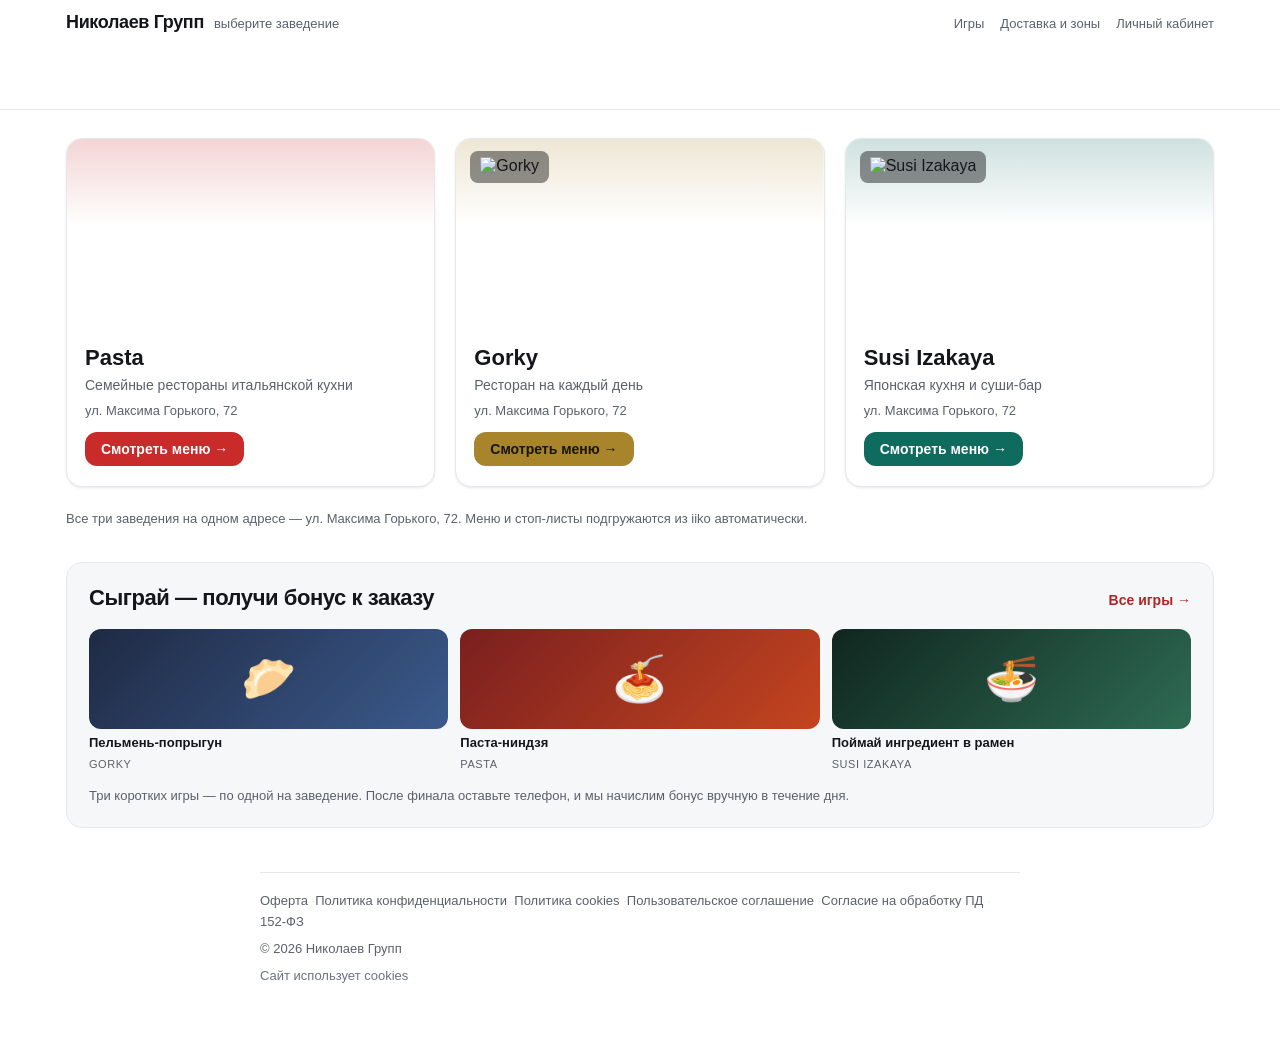
==== commit 03067b1a: "Update artifact ngfood-preview to rev 2: Сайт ngfood — просмотр" ====
--- a/ngfood-preview/index.html
+++ b/ngfood-preview/index.html
@@ -1217,6 +1217,10 @@
 .menuimg { display: block; position: relative; width: 100%; }
 .card .menuimg { height: 150px; overflow: hidden; background: #f2f3f5; }
 
+/* фото блюда занимает всю рамку и обрезается по центру, а не растягивается */
+.card .menuimg--photo,
+.card .menuimg img { width: 100%; height: 100%; object-fit: cover; display: block; }
+
 /* картинка заглушки занимает всю рамку; object-fit: cover — как у фото */
 .card .menuimg .menuimg-art { width: 100%; height: 100%; object-fit: cover; }
 
@@ -1532,4 +1536,7 @@
 .leaflet-touch .leaflet-bar a,
 .leaflet-bar a { border-radius: 0 !important; }
 
-</style><meta name="theme-color" content="#ffffff"/><meta name="color-scheme" content="light"/><title>Николаев Групп — доставка</title><meta name="description" content="Pasta, Gorky и Susi Izakaya. Меню из iiko, доставка и самовывоз."/><meta name="application-name" content="Николаев Групп"/><meta name="keywords" content="доставка еды Ижевск,Pasta,Gorky,Susi Izakaya,Николаев Групп,меню"/><meta name="robots" content="index, follow"/><meta name="googlebot" content="index, follow, max-image-preview:large, max-snippet:-1"/><link rel="canonical" href="https://ngfood.ru"/><meta name="format-detection" content="telephone=no"/><meta property="og:title" content="Николаев Групп — доставка"/><meta property="og:description" content="Pasta, Gorky и Susi Izakaya: меню из iiko, доставка по Ижевску и самовывоз с Горького, 72 и Холмогоровой, 15. Бонусы за заказы и мини-игры."/><meta property="og:url" content="https://ngfood.ru"/><meta property="og:site_name" content="Николаев Групп"/><meta property="og:locale" content="ru_RU"/><meta property="og:image" content="https://ngfood.ru/covers/pasta-hero.jpg"/><meta property="og:image:width" content="1920"/><meta property="og:image:height" content="700"/><meta property="og:image:alt" content="Pasta — обложка Николаев Групп"/><meta property="og:type" content="website"/><meta name="twitter:card" content="summary_large_image"/><meta name="twitter:title" content="Николаев Групп — доставка"/><meta name="twitter:description" content="Pasta, Gorky и Susi Izakaya — меню и доставка по Ижевску"/><meta name="twitter:image" content="https://ngfood.ru/covers/pasta-hero.jpg"/><link rel="icon" href="icon.svg?ff91aa87a7dd2e8e" type="image/svg+xml" sizes="any"/></head><body><main><header class="top"><div class="wrap"><div class="topline"><div class="brand"><h1>Николаев Групп</h1><span>выберите заведение</span></div><div class="topline-actions"><nav class="topnav"><a class="toplink" href="games.html">Игры</a><a class="toplink" href="delivery.html">Доставка и зоны</a><a class="toplink" href="account">Личный кабинет</a></nav></div></div></div></header><div class="wrap"><div class="brandpicker"><a class="brandcard brandcard--pasta" style="--bg:#ffffff;--bg-to:#ffffff;--accent:#c92a2a;--accent-text:#b02525;--on-accent:#ffffff;--accent-soft:#fdecec;--text:#14161a;--muted:#5b616b;--line:#e6e8ec;--card:#ffffff;--panel:#f6f7f9;--input:#ffffff" href="pasta.html"><div class="brandcard-cover" style="background-image:linear-gradient(180deg, rgba(201,42,42,.20) 0%, rgba(255,255,255,.62) 46%, #ffffff 100%), url(/covers/pasta.jpg);background-color:#ffffff" aria-hidden="true"><span class="brandcard-initial">P</span></div><div class="brandcard-body"><h2>Pasta</h2><p>Семейные рестораны итальянской кухни</p><span class="brandcard-address">ул. Максима Горького, 72</span><span class="brandcard-go">Смотреть меню →</span></div></a><a class="brandcard brandcard--gorky" style="--bg:#ffffff;--bg-to:#ffffff;--accent:#a8842a;--accent-text:#7a6016;--on-accent:#17140a;--accent-soft:#fbf5e6;--text:#14161a;--muted:#5b616b;--line:#e6e8ec;--card:#ffffff;--panel:#f6f7f9;--input:#ffffff" href="gorky.html"><div class="brandcard-cover" style="background-image:linear-gradient(180deg, rgba(168,132,42,.20) 0%, rgba(255,255,255,.62) 46%, #ffffff 100%), url(/covers/gorky.jpg);background-color:#ffffff" aria-hidden="true"><span class="brandcard-initial">G</span><img class="brandcard-logo" src="brand/gorky-white.png" alt="Gorky" height="32"/></div><div class="brandcard-body"><h2>Gorky</h2><p>Ресторан на каждый день</p><span class="brandcard-address">ул. Максима Горького, 72</span><span class="brandcard-go">Смотреть меню →</span></div></a><a class="brandcard brandcard--susi" style="--bg:#ffffff;--bg-to:#ffffff;--accent:#0e6b5e;--accent-text:#0b5b50;--on-accent:#ffffff;--accent-soft:#e8f5f2;--text:#14161a;--muted:#5b616b;--line:#e6e8ec;--card:#ffffff;--panel:#f6f7f9;--input:#ffffff" href="susi.html"><div class="brandcard-cover" style="background-image:linear-gradient(180deg, rgba(14,107,94,.20) 0%, rgba(255,255,255,.62) 46%, #ffffff 100%), url(/covers/susi.jpg);background-color:#ffffff" aria-hidden="true"><span class="brandcard-initial">S</span><img class="brandcard-logo" src="brand/susi-white.png" alt="Susi Izakaya" height="32"/></div><div class="brandcard-body"><h2>Susi Izakaya</h2><p>Японская кухня и суши-бар</p><span class="brandcard-address">ул. Максима Горького, 72</span><span class="brandcard-go">Смотреть меню →</span></div></a></div><p class="note">Все три заведения на одном адресе — ул. Максима Горького, 72. Меню и стоп-листы подгружаются из iiko автоматически.</p><section class="games-teaser" aria-labelledby="games-teaser-title"><div class="games-teaser-head"><h2 id="games-teaser-title">Сыграй — получи бонус к заказу</h2><a class="games-teaser-all" href="games.html">Все игры →</a></div><div class="games-teaser-grid"><a class="games-mini" href="games/gorky"><span class="games-mini-cover" style="background:linear-gradient(135deg,#1f2a44,#3b5a8c)" aria-hidden="true">🥟</span><span class="games-mini-title">Пельмень-попрыгун</span><span class="games-mini-brand">Gorky</span></a><a class="games-mini" href="games/pasta"><span class="games-mini-cover" style="background:linear-gradient(135deg,#7a1f1f,#c4451f)" aria-hidden="true">🍝</span><span class="games-mini-title">Паста-ниндзя</span><span class="games-mini-brand">Pasta</span></a><a class="games-mini" href="games/susi"><span class="games-mini-cover" style="background:linear-gradient(135deg,#10261f,#2e6b53)" aria-hidden="true">🍜</span><span class="games-mini-title">Поймай ингредиент в рамен</span><span class="games-mini-brand">Susi Izakaya</span></a></div><p class="games-teaser-note">Три коротких игры — по одной на заведение. После финала оставьте телефон, и мы начислим бонус вручную в течение дня.</p></section><footer class="sitefooter"><nav class="sitefooter-docs" aria-label="Юридические документы"><span class="sitefooter-item"><a href="legal/oferta">Оферта</a><span class="sitefooter-sep"> · </span></span><span class="sitefooter-item"><a href="legal/policy">Политика конфиденциальности</a><span class="sitefooter-sep"> · </span></span><span class="sitefooter-item"><a href="legal/cookies">Политика cookies</a><span class="sitefooter-sep"> · </span></span><span class="sitefooter-item"><a href="legal/user-agree">Пользовательское соглашение</a><span class="sitefooter-sep"> · </span></span><span class="sitefooter-item"><a href="legal/agree">Согласие на обработку ПД</a><span class="sitefooter-sep"> · </span></span><span class="sitefooter-item"><a href="legal/152fz">152-ФЗ</a></span></nav><p class="sitefooter-copy">© 2026 Николаев Групп</p><p class="sitefooter-note">Сайт использует cookies</p></footer></div></main></body></html>+
+/* снапшот: гарантия пропорций */
+img.menuimg--photo{width:100%;height:100%;object-fit:cover;display:block}
+</style><meta name="theme-color" content="#ffffff"/><meta name="color-scheme" content="light"/><title>Николаев Групп — доставка</title><meta name="description" content="Pasta, Gorky и Susi Izakaya. Меню из iiko, доставка и самовывоз."/><meta name="application-name" content="Николаев Групп"/><meta name="keywords" content="доставка еды Ижевск,Pasta,Gorky,Susi Izakaya,Николаев Групп,меню"/><meta name="robots" content="index, follow"/><meta name="googlebot" content="index, follow, max-image-preview:large, max-snippet:-1"/><link rel="canonical" href="https://ngfood.ru"/><meta name="format-detection" content="telephone=no"/><meta property="og:title" content="Николаев Групп — доставка"/><meta property="og:description" content="Pasta, Gorky и Susi Izakaya: меню из iiko, доставка по Ижевску и самовывоз с Горького, 72 и Холмогоровой, 15. Бонусы за заказы и мини-игры."/><meta property="og:url" content="https://ngfood.ru"/><meta property="og:site_name" content="Николаев Групп"/><meta property="og:locale" content="ru_RU"/><meta property="og:image" content="https://ngfood.ru/covers/pasta-hero.jpg"/><meta property="og:image:width" content="1920"/><meta property="og:image:height" content="700"/><meta property="og:image:alt" content="Pasta — обложка Николаев Групп"/><meta property="og:type" content="website"/><meta name="twitter:card" content="summary_large_image"/><meta name="twitter:title" content="Николаев Групп — доставка"/><meta name="twitter:description" content="Pasta, Gorky и Susi Izakaya — меню и доставка по Ижевску"/><meta name="twitter:image" content="https://ngfood.ru/covers/pasta-hero.jpg"/><link rel="icon" href="#" type="image/svg+xml" sizes="any"/></head><body><main><header class="top"><div class="wrap"><div class="topline"><div class="brand"><h1>Николаев Групп</h1><span>выберите заведение</span></div><div class="topline-actions"><nav class="topnav"><a class="toplink" href="games.html">Игры</a><a class="toplink" href="delivery.html">Доставка и зоны</a><a class="toplink" href="#">Личный кабинет</a></nav></div></div></div></header><div class="wrap"><div class="brandpicker"><a class="brandcard brandcard--pasta" style="--bg:#ffffff;--bg-to:#ffffff;--accent:#c92a2a;--accent-text:#b02525;--on-accent:#ffffff;--accent-soft:#fdecec;--text:#14161a;--muted:#5b616b;--line:#e6e8ec;--card:#ffffff;--panel:#f6f7f9;--input:#ffffff" href="pasta.html"><div class="brandcard-cover" style="background-image:linear-gradient(180deg, rgba(201,42,42,.20) 0%, rgba(255,255,255,.62) 46%, #ffffff 100%), url(assets/covers/pasta.jpg);background-color:#ffffff" aria-hidden="true"><span class="brandcard-initial">P</span></div><div class="brandcard-body"><h2>Pasta</h2><p>Семейные рестораны итальянской кухни</p><span class="brandcard-address">ул. Максима Горького, 72</span><span class="brandcard-go">Смотреть меню →</span></div></a><a class="brandcard brandcard--gorky" style="--bg:#ffffff;--bg-to:#ffffff;--accent:#a8842a;--accent-text:#7a6016;--on-accent:#17140a;--accent-soft:#fbf5e6;--text:#14161a;--muted:#5b616b;--line:#e6e8ec;--card:#ffffff;--panel:#f6f7f9;--input:#ffffff" href="gorky.html"><div class="brandcard-cover" style="background-image:linear-gradient(180deg, rgba(168,132,42,.20) 0%, rgba(255,255,255,.62) 46%, #ffffff 100%), url(assets/covers/gorky.jpg);background-color:#ffffff" aria-hidden="true"><span class="brandcard-initial">G</span><img class="brandcard-logo" src="assets/brand/gorky-white.png" alt="Gorky" height="32"/></div><div class="brandcard-body"><h2>Gorky</h2><p>Ресторан на каждый день</p><span class="brandcard-address">ул. Максима Горького, 72</span><span class="brandcard-go">Смотреть меню →</span></div></a><a class="brandcard brandcard--susi" style="--bg:#ffffff;--bg-to:#ffffff;--accent:#0e6b5e;--accent-text:#0b5b50;--on-accent:#ffffff;--accent-soft:#e8f5f2;--text:#14161a;--muted:#5b616b;--line:#e6e8ec;--card:#ffffff;--panel:#f6f7f9;--input:#ffffff" href="susi.html"><div class="brandcard-cover" style="background-image:linear-gradient(180deg, rgba(14,107,94,.20) 0%, rgba(255,255,255,.62) 46%, #ffffff 100%), url(assets/covers/susi.jpg);background-color:#ffffff" aria-hidden="true"><span class="brandcard-initial">S</span><img class="brandcard-logo" src="assets/brand/susi-white.png" alt="Susi Izakaya" height="32"/></div><div class="brandcard-body"><h2>Susi Izakaya</h2><p>Японская кухня и суши-бар</p><span class="brandcard-address">ул. Максима Горького, 72</span><span class="brandcard-go">Смотреть меню →</span></div></a></div><p class="note">Все три заведения на одном адресе — ул. Максима Горького, 72. Меню и стоп-листы подгружаются из iiko автоматически.</p><section class="games-teaser" aria-labelledby="games-teaser-title"><div class="games-teaser-head"><h2 id="games-teaser-title">Сыграй — получи бонус к заказу</h2><a class="games-teaser-all" href="games.html">Все игры →</a></div><div class="games-teaser-grid"><a class="games-mini" href="#"><span class="games-mini-cover" style="background:linear-gradient(135deg,#1f2a44,#3b5a8c)" aria-hidden="true">🥟</span><span class="games-mini-title">Пельмень-попрыгун</span><span class="games-mini-brand">Gorky</span></a><a class="games-mini" href="#"><span class="games-mini-cover" style="background:linear-gradient(135deg,#7a1f1f,#c4451f)" aria-hidden="true">🍝</span><span class="games-mini-title">Паста-ниндзя</span><span class="games-mini-brand">Pasta</span></a><a class="games-mini" href="#"><span class="games-mini-cover" style="background:linear-gradient(135deg,#10261f,#2e6b53)" aria-hidden="true">🍜</span><span class="games-mini-title">Поймай ингредиент в рамен</span><span class="games-mini-brand">Susi Izakaya</span></a></div><p class="games-teaser-note">Три коротких игры — по одной на заведение. После финала оставьте телефон, и мы начислим бонус вручную в течение дня.</p></section><footer class="sitefooter"><nav class="sitefooter-docs" aria-label="Юридические документы"><span class="sitefooter-item"><a href="#">Оферта</a><span class="sitefooter-sep"> · </span></span><span class="sitefooter-item"><a href="#">Политика конфиденциальности</a><span class="sitefooter-sep"> · </span></span><span class="sitefooter-item"><a href="#">Политика cookies</a><span class="sitefooter-sep"> · </span></span><span class="sitefooter-item"><a href="#">Пользовательское соглашение</a><span class="sitefooter-sep"> · </span></span><span class="sitefooter-item"><a href="#">Согласие на обработку ПД</a><span class="sitefooter-sep"> · </span></span><span class="sitefooter-item"><a href="#">152-ФЗ</a></span></nav><p class="sitefooter-copy">© 2026 Николаев Групп</p><p class="sitefooter-note">Сайт использует cookies</p></footer></div></main></body></html>
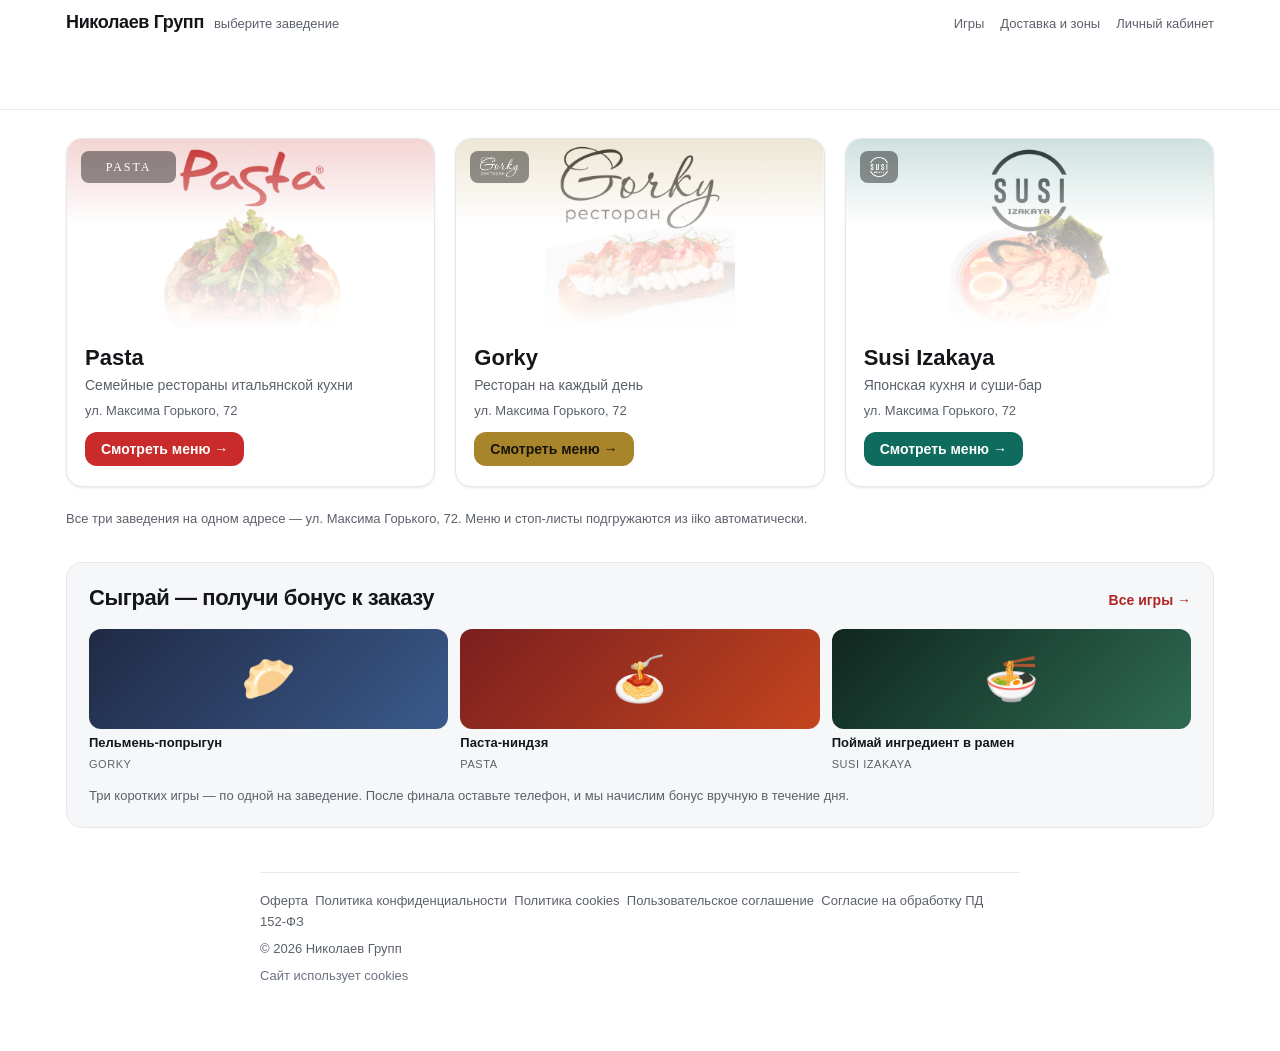
==== commit 6b0abd71: "Update artifact ngfood-preview to rev 4: Сайт ngfood — просмотр" ====
--- a/ngfood-preview/index.html
+++ b/ngfood-preview/index.html
@@ -204,7 +204,7 @@
 .brandpicker{display:grid;grid-template-columns:repeat(auto-fit,minmax(280px,1fr));grid-gap:20px;gap:20px;margin-top:28px}
 .brandcard{display:flex;flex-direction:column;background:var(--card);border:1px solid var(--line);border-radius: var(--r-lg);overflow:hidden;text-decoration:none;color:var(--text);box-shadow:var(--shadow-1);transition:transform .15s ease,border-color .15s ease,box-shadow .15s ease}
 .brandcard:hover{transform:translateY(-4px);border-color:var(--accent)}
-.brandcard-cover{position:relative;height:190px;background-size:cover;background-position:center;background-repeat:no-repeat}
+.brandcard-cover{position:relative;height:190px;background-size:contain;background-position:center;background-repeat:no-repeat}
 /* обложка карточки красится темой бренда из lib/brands.ts (inline style),
    классы brandcard--<id> остались только как крючок для точечных правок */
 .brandcard-initial{position:absolute;right:16px;bottom:8px;font-size:64px;font-weight:800;opacity:.18;color:#fff}
@@ -1537,6 +1537,5 @@
 .leaflet-bar a { border-radius: 0 !important; }
 
 
-/* снапшот: гарантия пропорций */
 img.menuimg--photo{width:100%;height:100%;object-fit:cover;display:block}
-</style><meta name="theme-color" content="#ffffff"/><meta name="color-scheme" content="light"/><title>Николаев Групп — доставка</title><meta name="description" content="Pasta, Gorky и Susi Izakaya. Меню из iiko, доставка и самовывоз."/><meta name="application-name" content="Николаев Групп"/><meta name="keywords" content="доставка еды Ижевск,Pasta,Gorky,Susi Izakaya,Николаев Групп,меню"/><meta name="robots" content="index, follow"/><meta name="googlebot" content="index, follow, max-image-preview:large, max-snippet:-1"/><link rel="canonical" href="https://ngfood.ru"/><meta name="format-detection" content="telephone=no"/><meta property="og:title" content="Николаев Групп — доставка"/><meta property="og:description" content="Pasta, Gorky и Susi Izakaya: меню из iiko, доставка по Ижевску и самовывоз с Горького, 72 и Холмогоровой, 15. Бонусы за заказы и мини-игры."/><meta property="og:url" content="https://ngfood.ru"/><meta property="og:site_name" content="Николаев Групп"/><meta property="og:locale" content="ru_RU"/><meta property="og:image" content="https://ngfood.ru/covers/pasta-hero.jpg"/><meta property="og:image:width" content="1920"/><meta property="og:image:height" content="700"/><meta property="og:image:alt" content="Pasta — обложка Николаев Групп"/><meta property="og:type" content="website"/><meta name="twitter:card" content="summary_large_image"/><meta name="twitter:title" content="Николаев Групп — доставка"/><meta name="twitter:description" content="Pasta, Gorky и Susi Izakaya — меню и доставка по Ижевску"/><meta name="twitter:image" content="https://ngfood.ru/covers/pasta-hero.jpg"/><link rel="icon" href="#" type="image/svg+xml" sizes="any"/></head><body><main><header class="top"><div class="wrap"><div class="topline"><div class="brand"><h1>Николаев Групп</h1><span>выберите заведение</span></div><div class="topline-actions"><nav class="topnav"><a class="toplink" href="games.html">Игры</a><a class="toplink" href="delivery.html">Доставка и зоны</a><a class="toplink" href="#">Личный кабинет</a></nav></div></div></div></header><div class="wrap"><div class="brandpicker"><a class="brandcard brandcard--pasta" style="--bg:#ffffff;--bg-to:#ffffff;--accent:#c92a2a;--accent-text:#b02525;--on-accent:#ffffff;--accent-soft:#fdecec;--text:#14161a;--muted:#5b616b;--line:#e6e8ec;--card:#ffffff;--panel:#f6f7f9;--input:#ffffff" href="pasta.html"><div class="brandcard-cover" style="background-image:linear-gradient(180deg, rgba(201,42,42,.20) 0%, rgba(255,255,255,.62) 46%, #ffffff 100%), url(assets/covers/pasta.jpg);background-color:#ffffff" aria-hidden="true"><span class="brandcard-initial">P</span></div><div class="brandcard-body"><h2>Pasta</h2><p>Семейные рестораны итальянской кухни</p><span class="brandcard-address">ул. Максима Горького, 72</span><span class="brandcard-go">Смотреть меню →</span></div></a><a class="brandcard brandcard--gorky" style="--bg:#ffffff;--bg-to:#ffffff;--accent:#a8842a;--accent-text:#7a6016;--on-accent:#17140a;--accent-soft:#fbf5e6;--text:#14161a;--muted:#5b616b;--line:#e6e8ec;--card:#ffffff;--panel:#f6f7f9;--input:#ffffff" href="gorky.html"><div class="brandcard-cover" style="background-image:linear-gradient(180deg, rgba(168,132,42,.20) 0%, rgba(255,255,255,.62) 46%, #ffffff 100%), url(assets/covers/gorky.jpg);background-color:#ffffff" aria-hidden="true"><span class="brandcard-initial">G</span><img class="brandcard-logo" src="assets/brand/gorky-white.png" alt="Gorky" height="32"/></div><div class="brandcard-body"><h2>Gorky</h2><p>Ресторан на каждый день</p><span class="brandcard-address">ул. Максима Горького, 72</span><span class="brandcard-go">Смотреть меню →</span></div></a><a class="brandcard brandcard--susi" style="--bg:#ffffff;--bg-to:#ffffff;--accent:#0e6b5e;--accent-text:#0b5b50;--on-accent:#ffffff;--accent-soft:#e8f5f2;--text:#14161a;--muted:#5b616b;--line:#e6e8ec;--card:#ffffff;--panel:#f6f7f9;--input:#ffffff" href="susi.html"><div class="brandcard-cover" style="background-image:linear-gradient(180deg, rgba(14,107,94,.20) 0%, rgba(255,255,255,.62) 46%, #ffffff 100%), url(assets/covers/susi.jpg);background-color:#ffffff" aria-hidden="true"><span class="brandcard-initial">S</span><img class="brandcard-logo" src="assets/brand/susi-white.png" alt="Susi Izakaya" height="32"/></div><div class="brandcard-body"><h2>Susi Izakaya</h2><p>Японская кухня и суши-бар</p><span class="brandcard-address">ул. Максима Горького, 72</span><span class="brandcard-go">Смотреть меню →</span></div></a></div><p class="note">Все три заведения на одном адресе — ул. Максима Горького, 72. Меню и стоп-листы подгружаются из iiko автоматически.</p><section class="games-teaser" aria-labelledby="games-teaser-title"><div class="games-teaser-head"><h2 id="games-teaser-title">Сыграй — получи бонус к заказу</h2><a class="games-teaser-all" href="games.html">Все игры →</a></div><div class="games-teaser-grid"><a class="games-mini" href="#"><span class="games-mini-cover" style="background:linear-gradient(135deg,#1f2a44,#3b5a8c)" aria-hidden="true">🥟</span><span class="games-mini-title">Пельмень-попрыгун</span><span class="games-mini-brand">Gorky</span></a><a class="games-mini" href="#"><span class="games-mini-cover" style="background:linear-gradient(135deg,#7a1f1f,#c4451f)" aria-hidden="true">🍝</span><span class="games-mini-title">Паста-ниндзя</span><span class="games-mini-brand">Pasta</span></a><a class="games-mini" href="#"><span class="games-mini-cover" style="background:linear-gradient(135deg,#10261f,#2e6b53)" aria-hidden="true">🍜</span><span class="games-mini-title">Поймай ингредиент в рамен</span><span class="games-mini-brand">Susi Izakaya</span></a></div><p class="games-teaser-note">Три коротких игры — по одной на заведение. После финала оставьте телефон, и мы начислим бонус вручную в течение дня.</p></section><footer class="sitefooter"><nav class="sitefooter-docs" aria-label="Юридические документы"><span class="sitefooter-item"><a href="#">Оферта</a><span class="sitefooter-sep"> · </span></span><span class="sitefooter-item"><a href="#">Политика конфиденциальности</a><span class="sitefooter-sep"> · </span></span><span class="sitefooter-item"><a href="#">Политика cookies</a><span class="sitefooter-sep"> · </span></span><span class="sitefooter-item"><a href="#">Пользовательское соглашение</a><span class="sitefooter-sep"> · </span></span><span class="sitefooter-item"><a href="#">Согласие на обработку ПД</a><span class="sitefooter-sep"> · </span></span><span class="sitefooter-item"><a href="#">152-ФЗ</a></span></nav><p class="sitefooter-copy">© 2026 Николаев Групп</p><p class="sitefooter-note">Сайт использует cookies</p></footer></div></main></body></html>+</style><meta name="theme-color" content="#ffffff"/><meta name="color-scheme" content="light"/><title>Николаев Групп — доставка</title><meta name="description" content="Pasta, Gorky и Susi Izakaya. Меню из iiko, доставка и самовывоз."/><meta name="application-name" content="Николаев Групп"/><meta name="keywords" content="доставка еды Ижевск,Pasta,Gorky,Susi Izakaya,Николаев Групп,меню"/><meta name="robots" content="index, follow"/><meta name="googlebot" content="index, follow, max-image-preview:large, max-snippet:-1"/><link rel="canonical" href="https://ngfood.ru"/><meta name="format-detection" content="telephone=no"/><meta property="og:title" content="Николаев Групп — доставка"/><meta property="og:description" content="Pasta, Gorky и Susi Izakaya: меню из iiko, доставка по Ижевску и самовывоз с Горького, 72 и Холмогоровой, 15. Бонусы за заказы и мини-игры."/><meta property="og:url" content="https://ngfood.ru"/><meta property="og:site_name" content="Николаев Групп"/><meta property="og:locale" content="ru_RU"/><meta property="og:image" content="https://ngfood.ru/covers/pasta-hero.jpg"/><meta property="og:image:width" content="1920"/><meta property="og:image:height" content="700"/><meta property="og:image:alt" content="Pasta — обложка Николаев Групп"/><meta property="og:type" content="website"/><meta name="twitter:card" content="summary_large_image"/><meta name="twitter:title" content="Николаев Групп — доставка"/><meta name="twitter:description" content="Pasta, Gorky и Susi Izakaya — меню и доставка по Ижевску"/><meta name="twitter:image" content="https://ngfood.ru/covers/pasta-hero.jpg"/><link rel="icon" href="#" type="image/svg+xml" sizes="any"/></head><body><main><header class="top"><div class="wrap"><div class="topline"><div class="brand"><h1>Николаев Групп</h1><span>выберите заведение</span></div><div class="topline-actions"><nav class="topnav"><a class="toplink" href="games.html">Игры</a><a class="toplink" href="delivery.html">Доставка и зоны</a><a class="toplink" href="#">Личный кабинет</a></nav></div></div></div></header><div class="wrap"><div class="brandpicker"><a class="brandcard brandcard--pasta" style="--bg:#ffffff;--bg-to:#ffffff;--accent:#c92a2a;--accent-text:#b02525;--on-accent:#ffffff;--accent-soft:#fdecec;--text:#14161a;--muted:#5b616b;--line:#e6e8ec;--card:#ffffff;--panel:#f6f7f9;--input:#ffffff" href="pasta.html"><div class="brandcard-cover" style="background-image:linear-gradient(180deg, rgba(201,42,42,.20) 0%, rgba(255,255,255,.62) 46%, #ffffff 100%), url(assets/covers/pasta.jpg);background-color:#ffffff" aria-hidden="true"><span class="brandcard-initial">P</span><img class="brandcard-logo" src="assets/brand/pasta-white.svg" alt="Pasta" height="32"/></div><div class="brandcard-body"><h2>Pasta</h2><p>Семейные рестораны итальянской кухни</p><span class="brandcard-address">ул. Максима Горького, 72</span><span class="brandcard-go">Смотреть меню →</span></div></a><a class="brandcard brandcard--gorky" style="--bg:#ffffff;--bg-to:#ffffff;--accent:#a8842a;--accent-text:#7a6016;--on-accent:#17140a;--accent-soft:#fbf5e6;--text:#14161a;--muted:#5b616b;--line:#e6e8ec;--card:#ffffff;--panel:#f6f7f9;--input:#ffffff" href="gorky.html"><div class="brandcard-cover" style="background-image:linear-gradient(180deg, rgba(168,132,42,.20) 0%, rgba(255,255,255,.62) 46%, #ffffff 100%), url(assets/covers/gorky.jpg);background-color:#ffffff" aria-hidden="true"><span class="brandcard-initial">G</span><img class="brandcard-logo" src="assets/brand/gorky-white.png" alt="Gorky" height="32"/></div><div class="brandcard-body"><h2>Gorky</h2><p>Ресторан на каждый день</p><span class="brandcard-address">ул. Максима Горького, 72</span><span class="brandcard-go">Смотреть меню →</span></div></a><a class="brandcard brandcard--susi" style="--bg:#ffffff;--bg-to:#ffffff;--accent:#0e6b5e;--accent-text:#0b5b50;--on-accent:#ffffff;--accent-soft:#e8f5f2;--text:#14161a;--muted:#5b616b;--line:#e6e8ec;--card:#ffffff;--panel:#f6f7f9;--input:#ffffff" href="susi.html"><div class="brandcard-cover" style="background-image:linear-gradient(180deg, rgba(14,107,94,.20) 0%, rgba(255,255,255,.62) 46%, #ffffff 100%), url(assets/covers/susi.jpg);background-color:#ffffff" aria-hidden="true"><span class="brandcard-initial">S</span><img class="brandcard-logo" src="assets/brand/susi-white.png" alt="Susi Izakaya" height="32"/></div><div class="brandcard-body"><h2>Susi Izakaya</h2><p>Японская кухня и суши-бар</p><span class="brandcard-address">ул. Максима Горького, 72</span><span class="brandcard-go">Смотреть меню →</span></div></a></div><p class="note">Все три заведения на одном адресе — ул. Максима Горького, 72. Меню и стоп-листы подгружаются из iiko автоматически.</p><section class="games-teaser" aria-labelledby="games-teaser-title"><div class="games-teaser-head"><h2 id="games-teaser-title">Сыграй — получи бонус к заказу</h2><a class="games-teaser-all" href="games.html">Все игры →</a></div><div class="games-teaser-grid"><a class="games-mini" href="#"><span class="games-mini-cover" style="background:linear-gradient(135deg,#1f2a44,#3b5a8c)" aria-hidden="true">🥟</span><span class="games-mini-title">Пельмень-попрыгун</span><span class="games-mini-brand">Gorky</span></a><a class="games-mini" href="#"><span class="games-mini-cover" style="background:linear-gradient(135deg,#7a1f1f,#c4451f)" aria-hidden="true">🍝</span><span class="games-mini-title">Паста-ниндзя</span><span class="games-mini-brand">Pasta</span></a><a class="games-mini" href="#"><span class="games-mini-cover" style="background:linear-gradient(135deg,#10261f,#2e6b53)" aria-hidden="true">🍜</span><span class="games-mini-title">Поймай ингредиент в рамен</span><span class="games-mini-brand">Susi Izakaya</span></a></div><p class="games-teaser-note">Три коротких игры — по одной на заведение. После финала оставьте телефон, и мы начислим бонус вручную в течение дня.</p></section><footer class="sitefooter"><nav class="sitefooter-docs" aria-label="Юридические документы"><span class="sitefooter-item"><a href="#">Оферта</a><span class="sitefooter-sep"> · </span></span><span class="sitefooter-item"><a href="#">Политика конфиденциальности</a><span class="sitefooter-sep"> · </span></span><span class="sitefooter-item"><a href="#">Политика cookies</a><span class="sitefooter-sep"> · </span></span><span class="sitefooter-item"><a href="#">Пользовательское соглашение</a><span class="sitefooter-sep"> · </span></span><span class="sitefooter-item"><a href="#">Согласие на обработку ПД</a><span class="sitefooter-sep"> · </span></span><span class="sitefooter-item"><a href="#">152-ФЗ</a></span></nav><p class="sitefooter-copy">© 2026 Николаев Групп</p><p class="sitefooter-note">Сайт использует cookies</p></footer></div></main></body></html>
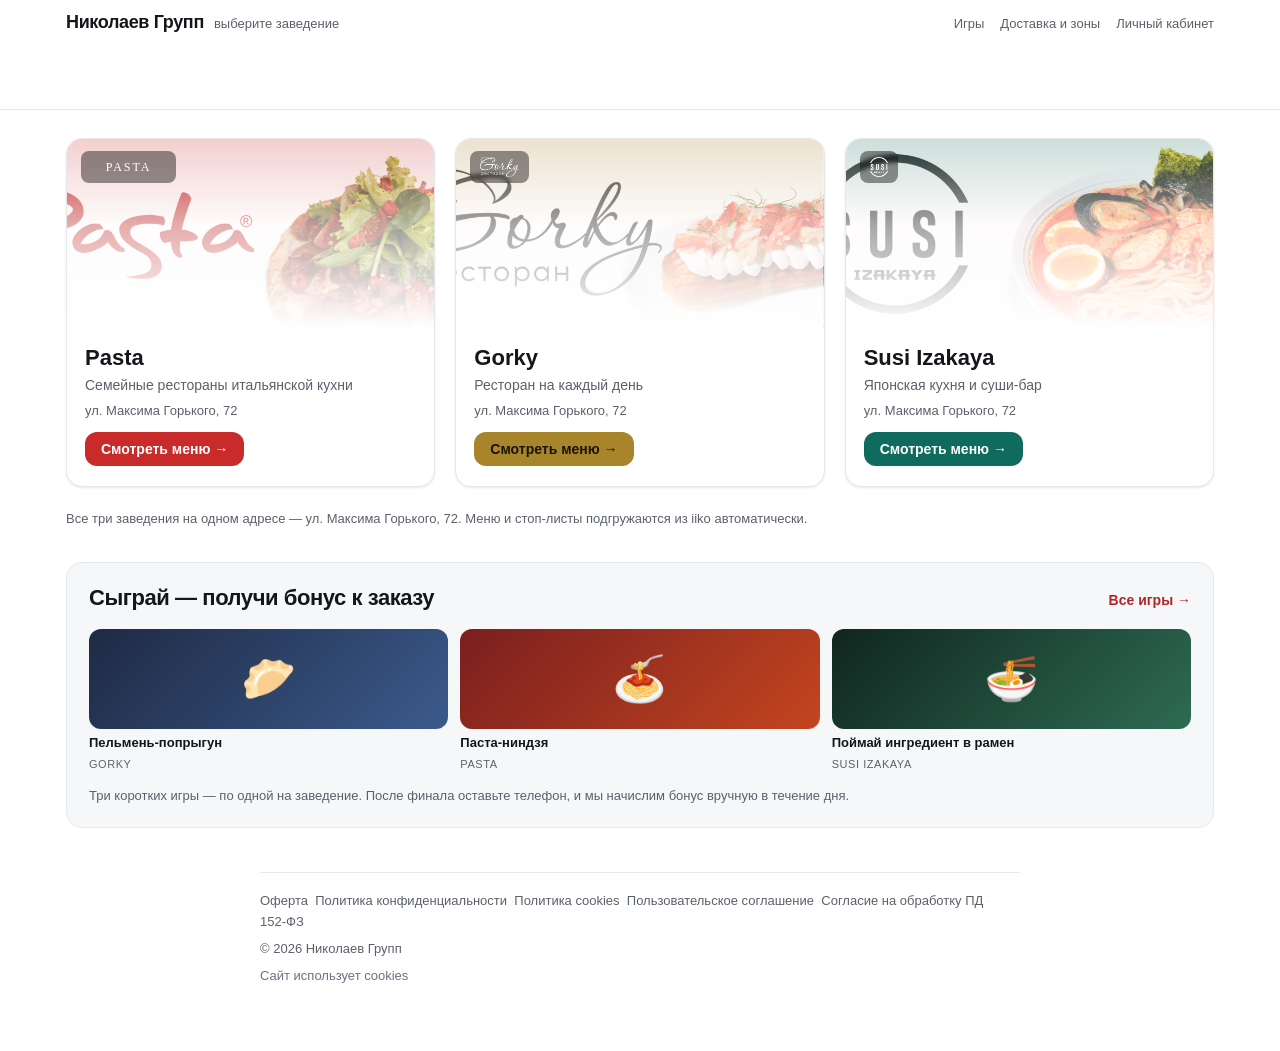
==== commit 452d9abf: "Update artifact ngfood-preview to rev 5: Сайт ngfood — просмотр" ====
--- a/ngfood-preview/index.html
+++ b/ngfood-preview/index.html
@@ -204,7 +204,12 @@
 .brandpicker{display:grid;grid-template-columns:repeat(auto-fit,minmax(280px,1fr));grid-gap:20px;gap:20px;margin-top:28px}
 .brandcard{display:flex;flex-direction:column;background:var(--card);border:1px solid var(--line);border-radius: var(--r-lg);overflow:hidden;text-decoration:none;color:var(--text);box-shadow:var(--shadow-1);transition:transform .15s ease,border-color .15s ease,box-shadow .15s ease}
 .brandcard:hover{transform:translateY(-4px);border-color:var(--accent)}
-.brandcard-cover{position:relative;height:190px;background-size:contain;background-position:center;background-repeat:no-repeat}
+.brandcard-cover{position:relative;height:190px;background-size:cover;background-position:center;background-repeat:no-repeat;background-image:var(--cover-gradient, none), var(--cover-desktop, none)}
+/* на телефоне — квадратная обложка 1:1, на десктопе широкая 1920×700 */
+@media (max-width: 640px) {
+  .brandcard-cover { background-image: var(--cover-gradient, none), var(--cover-mobile, none); }
+}
+
 /* обложка карточки красится темой бренда из lib/brands.ts (inline style),
    классы brandcard--<id> остались только как крючок для точечных правок */
 .brandcard-initial{position:absolute;right:16px;bottom:8px;font-size:64px;font-weight:800;opacity:.18;color:#fff}
@@ -1538,4 +1543,4 @@
 
 
 img.menuimg--photo{width:100%;height:100%;object-fit:cover;display:block}
-</style><meta name="theme-color" content="#ffffff"/><meta name="color-scheme" content="light"/><title>Николаев Групп — доставка</title><meta name="description" content="Pasta, Gorky и Susi Izakaya. Меню из iiko, доставка и самовывоз."/><meta name="application-name" content="Николаев Групп"/><meta name="keywords" content="доставка еды Ижевск,Pasta,Gorky,Susi Izakaya,Николаев Групп,меню"/><meta name="robots" content="index, follow"/><meta name="googlebot" content="index, follow, max-image-preview:large, max-snippet:-1"/><link rel="canonical" href="https://ngfood.ru"/><meta name="format-detection" content="telephone=no"/><meta property="og:title" content="Николаев Групп — доставка"/><meta property="og:description" content="Pasta, Gorky и Susi Izakaya: меню из iiko, доставка по Ижевску и самовывоз с Горького, 72 и Холмогоровой, 15. Бонусы за заказы и мини-игры."/><meta property="og:url" content="https://ngfood.ru"/><meta property="og:site_name" content="Николаев Групп"/><meta property="og:locale" content="ru_RU"/><meta property="og:image" content="https://ngfood.ru/covers/pasta-hero.jpg"/><meta property="og:image:width" content="1920"/><meta property="og:image:height" content="700"/><meta property="og:image:alt" content="Pasta — обложка Николаев Групп"/><meta property="og:type" content="website"/><meta name="twitter:card" content="summary_large_image"/><meta name="twitter:title" content="Николаев Групп — доставка"/><meta name="twitter:description" content="Pasta, Gorky и Susi Izakaya — меню и доставка по Ижевску"/><meta name="twitter:image" content="https://ngfood.ru/covers/pasta-hero.jpg"/><link rel="icon" href="#" type="image/svg+xml" sizes="any"/></head><body><main><header class="top"><div class="wrap"><div class="topline"><div class="brand"><h1>Николаев Групп</h1><span>выберите заведение</span></div><div class="topline-actions"><nav class="topnav"><a class="toplink" href="games.html">Игры</a><a class="toplink" href="delivery.html">Доставка и зоны</a><a class="toplink" href="#">Личный кабинет</a></nav></div></div></div></header><div class="wrap"><div class="brandpicker"><a class="brandcard brandcard--pasta" style="--bg:#ffffff;--bg-to:#ffffff;--accent:#c92a2a;--accent-text:#b02525;--on-accent:#ffffff;--accent-soft:#fdecec;--text:#14161a;--muted:#5b616b;--line:#e6e8ec;--card:#ffffff;--panel:#f6f7f9;--input:#ffffff" href="pasta.html"><div class="brandcard-cover" style="background-image:linear-gradient(180deg, rgba(201,42,42,.20) 0%, rgba(255,255,255,.62) 46%, #ffffff 100%), url(assets/covers/pasta.jpg);background-color:#ffffff" aria-hidden="true"><span class="brandcard-initial">P</span><img class="brandcard-logo" src="assets/brand/pasta-white.svg" alt="Pasta" height="32"/></div><div class="brandcard-body"><h2>Pasta</h2><p>Семейные рестораны итальянской кухни</p><span class="brandcard-address">ул. Максима Горького, 72</span><span class="brandcard-go">Смотреть меню →</span></div></a><a class="brandcard brandcard--gorky" style="--bg:#ffffff;--bg-to:#ffffff;--accent:#a8842a;--accent-text:#7a6016;--on-accent:#17140a;--accent-soft:#fbf5e6;--text:#14161a;--muted:#5b616b;--line:#e6e8ec;--card:#ffffff;--panel:#f6f7f9;--input:#ffffff" href="gorky.html"><div class="brandcard-cover" style="background-image:linear-gradient(180deg, rgba(168,132,42,.20) 0%, rgba(255,255,255,.62) 46%, #ffffff 100%), url(assets/covers/gorky.jpg);background-color:#ffffff" aria-hidden="true"><span class="brandcard-initial">G</span><img class="brandcard-logo" src="assets/brand/gorky-white.png" alt="Gorky" height="32"/></div><div class="brandcard-body"><h2>Gorky</h2><p>Ресторан на каждый день</p><span class="brandcard-address">ул. Максима Горького, 72</span><span class="brandcard-go">Смотреть меню →</span></div></a><a class="brandcard brandcard--susi" style="--bg:#ffffff;--bg-to:#ffffff;--accent:#0e6b5e;--accent-text:#0b5b50;--on-accent:#ffffff;--accent-soft:#e8f5f2;--text:#14161a;--muted:#5b616b;--line:#e6e8ec;--card:#ffffff;--panel:#f6f7f9;--input:#ffffff" href="susi.html"><div class="brandcard-cover" style="background-image:linear-gradient(180deg, rgba(14,107,94,.20) 0%, rgba(255,255,255,.62) 46%, #ffffff 100%), url(assets/covers/susi.jpg);background-color:#ffffff" aria-hidden="true"><span class="brandcard-initial">S</span><img class="brandcard-logo" src="assets/brand/susi-white.png" alt="Susi Izakaya" height="32"/></div><div class="brandcard-body"><h2>Susi Izakaya</h2><p>Японская кухня и суши-бар</p><span class="brandcard-address">ул. Максима Горького, 72</span><span class="brandcard-go">Смотреть меню →</span></div></a></div><p class="note">Все три заведения на одном адресе — ул. Максима Горького, 72. Меню и стоп-листы подгружаются из iiko автоматически.</p><section class="games-teaser" aria-labelledby="games-teaser-title"><div class="games-teaser-head"><h2 id="games-teaser-title">Сыграй — получи бонус к заказу</h2><a class="games-teaser-all" href="games.html">Все игры →</a></div><div class="games-teaser-grid"><a class="games-mini" href="#"><span class="games-mini-cover" style="background:linear-gradient(135deg,#1f2a44,#3b5a8c)" aria-hidden="true">🥟</span><span class="games-mini-title">Пельмень-попрыгун</span><span class="games-mini-brand">Gorky</span></a><a class="games-mini" href="#"><span class="games-mini-cover" style="background:linear-gradient(135deg,#7a1f1f,#c4451f)" aria-hidden="true">🍝</span><span class="games-mini-title">Паста-ниндзя</span><span class="games-mini-brand">Pasta</span></a><a class="games-mini" href="#"><span class="games-mini-cover" style="background:linear-gradient(135deg,#10261f,#2e6b53)" aria-hidden="true">🍜</span><span class="games-mini-title">Поймай ингредиент в рамен</span><span class="games-mini-brand">Susi Izakaya</span></a></div><p class="games-teaser-note">Три коротких игры — по одной на заведение. После финала оставьте телефон, и мы начислим бонус вручную в течение дня.</p></section><footer class="sitefooter"><nav class="sitefooter-docs" aria-label="Юридические документы"><span class="sitefooter-item"><a href="#">Оферта</a><span class="sitefooter-sep"> · </span></span><span class="sitefooter-item"><a href="#">Политика конфиденциальности</a><span class="sitefooter-sep"> · </span></span><span class="sitefooter-item"><a href="#">Политика cookies</a><span class="sitefooter-sep"> · </span></span><span class="sitefooter-item"><a href="#">Пользовательское соглашение</a><span class="sitefooter-sep"> · </span></span><span class="sitefooter-item"><a href="#">Согласие на обработку ПД</a><span class="sitefooter-sep"> · </span></span><span class="sitefooter-item"><a href="#">152-ФЗ</a></span></nav><p class="sitefooter-copy">© 2026 Николаев Групп</p><p class="sitefooter-note">Сайт использует cookies</p></footer></div></main></body></html>+</style><meta name="theme-color" content="#ffffff"/><meta name="color-scheme" content="light"/><title>Николаев Групп — доставка</title><meta name="description" content="Pasta, Gorky и Susi Izakaya. Меню из iiko, доставка и самовывоз."/><meta name="application-name" content="Николаев Групп"/><meta name="keywords" content="доставка еды Ижевск,Pasta,Gorky,Susi Izakaya,Николаев Групп,меню"/><meta name="robots" content="index, follow"/><meta name="googlebot" content="index, follow, max-image-preview:large, max-snippet:-1"/><link rel="canonical" href="https://ngfood.ru"/><meta name="format-detection" content="telephone=no"/><meta property="og:title" content="Николаев Групп — доставка"/><meta property="og:description" content="Pasta, Gorky и Susi Izakaya: меню из iiko, доставка по Ижевску и самовывоз с Горького, 72 и Холмогоровой, 15. Бонусы за заказы и мини-игры."/><meta property="og:url" content="https://ngfood.ru"/><meta property="og:site_name" content="Николаев Групп"/><meta property="og:locale" content="ru_RU"/><meta property="og:image" content="https://ngfood.ru/covers/pasta-hero.jpg"/><meta property="og:image:width" content="1920"/><meta property="og:image:height" content="700"/><meta property="og:image:alt" content="Pasta — обложка Николаев Групп"/><meta property="og:type" content="website"/><meta name="twitter:card" content="summary_large_image"/><meta name="twitter:title" content="Николаев Групп — доставка"/><meta name="twitter:description" content="Pasta, Gorky и Susi Izakaya — меню и доставка по Ижевску"/><meta name="twitter:image" content="https://ngfood.ru/covers/pasta-hero.jpg"/><link rel="icon" href="#" type="image/svg+xml" sizes="any"/></head><body><main><header class="top"><div class="wrap"><div class="topline"><div class="brand"><h1>Николаев Групп</h1><span>выберите заведение</span></div><div class="topline-actions"><nav class="topnav"><a class="toplink" href="games.html">Игры</a><a class="toplink" href="delivery.html">Доставка и зоны</a><a class="toplink" href="#">Личный кабинет</a></nav></div></div></div></header><div class="wrap"><div class="brandpicker"><a class="brandcard brandcard--pasta" style="--bg:#ffffff;--bg-to:#ffffff;--accent:#c92a2a;--accent-text:#b02525;--on-accent:#ffffff;--accent-soft:#fdecec;--text:#14161a;--muted:#5b616b;--line:#e6e8ec;--card:#ffffff;--panel:#f6f7f9;--input:#ffffff" href="pasta.html"><div class="brandcard-cover" style="--cover-gradient:linear-gradient(180deg, rgba(201,42,42,.20) 0%, rgba(255,255,255,.62) 46%, #ffffff 100%);--cover-desktop:url(assets/covers/pasta-hero.jpg);--cover-mobile:url(assets/covers/pasta.jpg);background-color:#ffffff" aria-hidden="true"><span class="brandcard-initial">P</span><img class="brandcard-logo" src="assets/brand/pasta-white.svg" alt="Pasta" height="32"/></div><div class="brandcard-body"><h2>Pasta</h2><p>Семейные рестораны итальянской кухни</p><span class="brandcard-address">ул. Максима Горького, 72</span><span class="brandcard-go">Смотреть меню →</span></div></a><a class="brandcard brandcard--gorky" style="--bg:#ffffff;--bg-to:#ffffff;--accent:#a8842a;--accent-text:#7a6016;--on-accent:#17140a;--accent-soft:#fbf5e6;--text:#14161a;--muted:#5b616b;--line:#e6e8ec;--card:#ffffff;--panel:#f6f7f9;--input:#ffffff" href="gorky.html"><div class="brandcard-cover" style="--cover-gradient:linear-gradient(180deg, rgba(168,132,42,.20) 0%, rgba(255,255,255,.62) 46%, #ffffff 100%);--cover-desktop:url(assets/covers/gorky-hero.jpg);--cover-mobile:url(assets/covers/gorky.jpg);background-color:#ffffff" aria-hidden="true"><span class="brandcard-initial">G</span><img class="brandcard-logo" src="assets/brand/gorky-white.png" alt="Gorky" height="32"/></div><div class="brandcard-body"><h2>Gorky</h2><p>Ресторан на каждый день</p><span class="brandcard-address">ул. Максима Горького, 72</span><span class="brandcard-go">Смотреть меню →</span></div></a><a class="brandcard brandcard--susi" style="--bg:#ffffff;--bg-to:#ffffff;--accent:#0e6b5e;--accent-text:#0b5b50;--on-accent:#ffffff;--accent-soft:#e8f5f2;--text:#14161a;--muted:#5b616b;--line:#e6e8ec;--card:#ffffff;--panel:#f6f7f9;--input:#ffffff" href="susi.html"><div class="brandcard-cover" style="--cover-gradient:linear-gradient(180deg, rgba(14,107,94,.20) 0%, rgba(255,255,255,.62) 46%, #ffffff 100%);--cover-desktop:url(assets/covers/susi-hero.jpg);--cover-mobile:url(assets/covers/susi.jpg);background-color:#ffffff" aria-hidden="true"><span class="brandcard-initial">S</span><img class="brandcard-logo" src="assets/brand/susi-white.png" alt="Susi Izakaya" height="32"/></div><div class="brandcard-body"><h2>Susi Izakaya</h2><p>Японская кухня и суши-бар</p><span class="brandcard-address">ул. Максима Горького, 72</span><span class="brandcard-go">Смотреть меню →</span></div></a></div><p class="note">Все три заведения на одном адресе — ул. Максима Горького, 72. Меню и стоп-листы подгружаются из iiko автоматически.</p><section class="games-teaser" aria-labelledby="games-teaser-title"><div class="games-teaser-head"><h2 id="games-teaser-title">Сыграй — получи бонус к заказу</h2><a class="games-teaser-all" href="games.html">Все игры →</a></div><div class="games-teaser-grid"><a class="games-mini" href="#"><span class="games-mini-cover" style="background:linear-gradient(135deg,#1f2a44,#3b5a8c)" aria-hidden="true">🥟</span><span class="games-mini-title">Пельмень-попрыгун</span><span class="games-mini-brand">Gorky</span></a><a class="games-mini" href="#"><span class="games-mini-cover" style="background:linear-gradient(135deg,#7a1f1f,#c4451f)" aria-hidden="true">🍝</span><span class="games-mini-title">Паста-ниндзя</span><span class="games-mini-brand">Pasta</span></a><a class="games-mini" href="#"><span class="games-mini-cover" style="background:linear-gradient(135deg,#10261f,#2e6b53)" aria-hidden="true">🍜</span><span class="games-mini-title">Поймай ингредиент в рамен</span><span class="games-mini-brand">Susi Izakaya</span></a></div><p class="games-teaser-note">Три коротких игры — по одной на заведение. После финала оставьте телефон, и мы начислим бонус вручную в течение дня.</p></section><footer class="sitefooter"><nav class="sitefooter-docs" aria-label="Юридические документы"><span class="sitefooter-item"><a href="#">Оферта</a><span class="sitefooter-sep"> · </span></span><span class="sitefooter-item"><a href="#">Политика конфиденциальности</a><span class="sitefooter-sep"> · </span></span><span class="sitefooter-item"><a href="#">Политика cookies</a><span class="sitefooter-sep"> · </span></span><span class="sitefooter-item"><a href="#">Пользовательское соглашение</a><span class="sitefooter-sep"> · </span></span><span class="sitefooter-item"><a href="#">Согласие на обработку ПД</a><span class="sitefooter-sep"> · </span></span><span class="sitefooter-item"><a href="#">152-ФЗ</a></span></nav><p class="sitefooter-copy">© 2026 Николаев Групп</p><p class="sitefooter-note">Сайт использует cookies</p></footer></div></main></body></html>
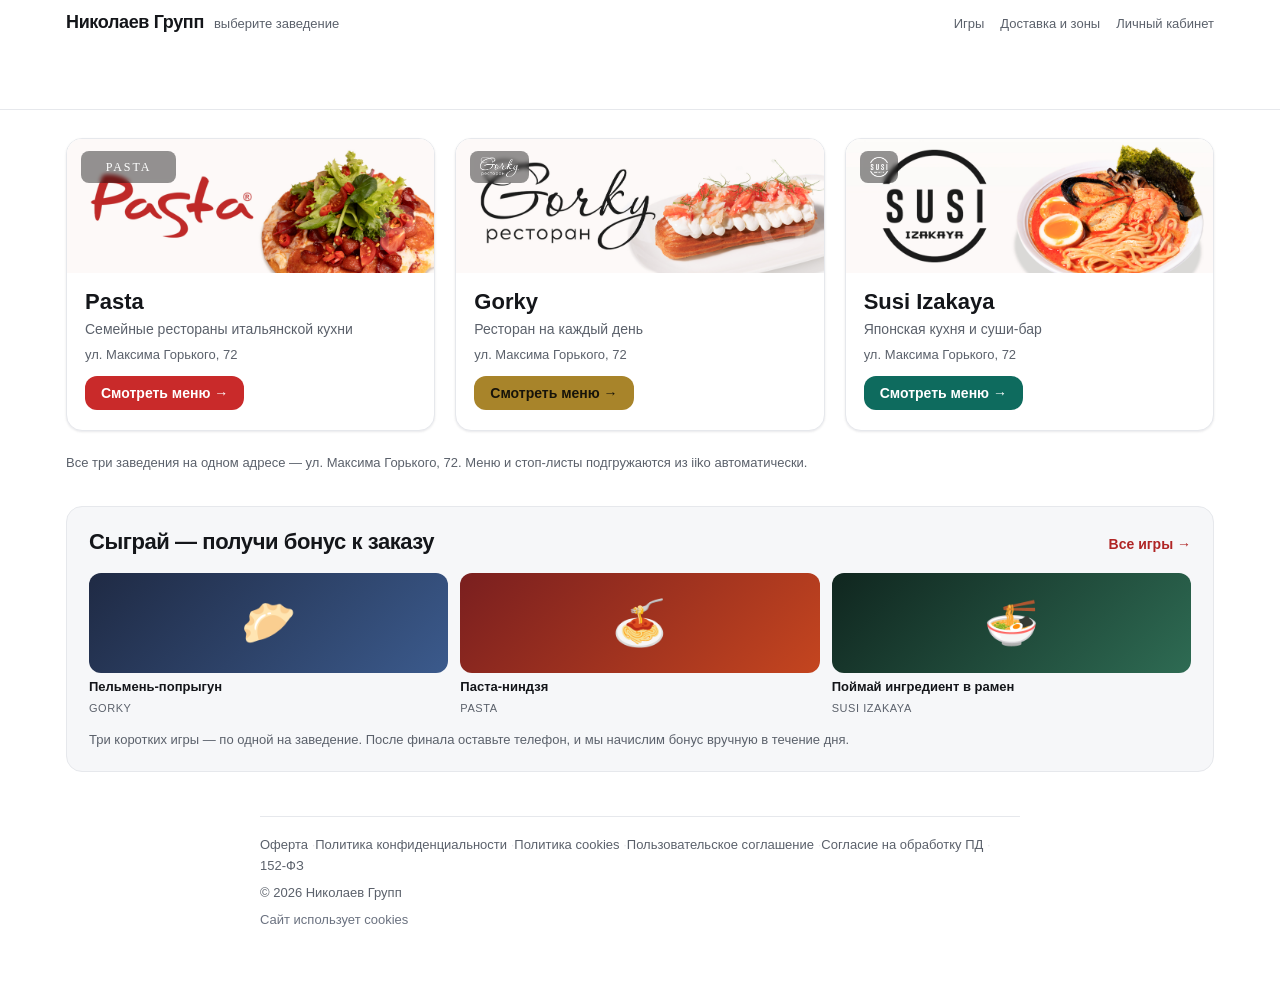
==== commit b7b6a83d: "Update artifact ngfood-preview to rev 6: Сайт ngfood — просмотр" ====
--- a/ngfood-preview/index.html
+++ b/ngfood-preview/index.html
@@ -204,10 +204,13 @@
 .brandpicker{display:grid;grid-template-columns:repeat(auto-fit,minmax(280px,1fr));grid-gap:20px;gap:20px;margin-top:28px}
 .brandcard{display:flex;flex-direction:column;background:var(--card);border:1px solid var(--line);border-radius: var(--r-lg);overflow:hidden;text-decoration:none;color:var(--text);box-shadow:var(--shadow-1);transition:transform .15s ease,border-color .15s ease,box-shadow .15s ease}
 .brandcard:hover{transform:translateY(-4px);border-color:var(--accent)}
-.brandcard-cover{position:relative;height:190px;background-size:cover;background-position:center;background-repeat:no-repeat;background-image:var(--cover-gradient, none), var(--cover-desktop, none)}
+.brandcard-cover{position:relative;height:auto;aspect-ratio:1920/700;background-size:cover;background-position:center;background-repeat:no-repeat;background-image:var(--cover-desktop, none)}
 /* на телефоне — квадратная обложка 1:1, на десктопе широкая 1920×700 */
 @media (max-width: 640px) {
-  .brandcard-cover { background-image: var(--cover-gradient, none), var(--cover-mobile, none); }
+  .brandcard-cover {
+    aspect-ratio: 1 / 1;
+    background-image: var(--cover-mobile, none);
+  }
 }
 
 /* обложка карточки красится темой бренда из lib/brands.ts (inline style),
@@ -1543,4 +1546,4 @@
 
 
 img.menuimg--photo{width:100%;height:100%;object-fit:cover;display:block}
-</style><meta name="theme-color" content="#ffffff"/><meta name="color-scheme" content="light"/><title>Николаев Групп — доставка</title><meta name="description" content="Pasta, Gorky и Susi Izakaya. Меню из iiko, доставка и самовывоз."/><meta name="application-name" content="Николаев Групп"/><meta name="keywords" content="доставка еды Ижевск,Pasta,Gorky,Susi Izakaya,Николаев Групп,меню"/><meta name="robots" content="index, follow"/><meta name="googlebot" content="index, follow, max-image-preview:large, max-snippet:-1"/><link rel="canonical" href="https://ngfood.ru"/><meta name="format-detection" content="telephone=no"/><meta property="og:title" content="Николаев Групп — доставка"/><meta property="og:description" content="Pasta, Gorky и Susi Izakaya: меню из iiko, доставка по Ижевску и самовывоз с Горького, 72 и Холмогоровой, 15. Бонусы за заказы и мини-игры."/><meta property="og:url" content="https://ngfood.ru"/><meta property="og:site_name" content="Николаев Групп"/><meta property="og:locale" content="ru_RU"/><meta property="og:image" content="https://ngfood.ru/covers/pasta-hero.jpg"/><meta property="og:image:width" content="1920"/><meta property="og:image:height" content="700"/><meta property="og:image:alt" content="Pasta — обложка Николаев Групп"/><meta property="og:type" content="website"/><meta name="twitter:card" content="summary_large_image"/><meta name="twitter:title" content="Николаев Групп — доставка"/><meta name="twitter:description" content="Pasta, Gorky и Susi Izakaya — меню и доставка по Ижевску"/><meta name="twitter:image" content="https://ngfood.ru/covers/pasta-hero.jpg"/><link rel="icon" href="#" type="image/svg+xml" sizes="any"/></head><body><main><header class="top"><div class="wrap"><div class="topline"><div class="brand"><h1>Николаев Групп</h1><span>выберите заведение</span></div><div class="topline-actions"><nav class="topnav"><a class="toplink" href="games.html">Игры</a><a class="toplink" href="delivery.html">Доставка и зоны</a><a class="toplink" href="#">Личный кабинет</a></nav></div></div></div></header><div class="wrap"><div class="brandpicker"><a class="brandcard brandcard--pasta" style="--bg:#ffffff;--bg-to:#ffffff;--accent:#c92a2a;--accent-text:#b02525;--on-accent:#ffffff;--accent-soft:#fdecec;--text:#14161a;--muted:#5b616b;--line:#e6e8ec;--card:#ffffff;--panel:#f6f7f9;--input:#ffffff" href="pasta.html"><div class="brandcard-cover" style="--cover-gradient:linear-gradient(180deg, rgba(201,42,42,.20) 0%, rgba(255,255,255,.62) 46%, #ffffff 100%);--cover-desktop:url(assets/covers/pasta-hero.jpg);--cover-mobile:url(assets/covers/pasta.jpg);background-color:#ffffff" aria-hidden="true"><span class="brandcard-initial">P</span><img class="brandcard-logo" src="assets/brand/pasta-white.svg" alt="Pasta" height="32"/></div><div class="brandcard-body"><h2>Pasta</h2><p>Семейные рестораны итальянской кухни</p><span class="brandcard-address">ул. Максима Горького, 72</span><span class="brandcard-go">Смотреть меню →</span></div></a><a class="brandcard brandcard--gorky" style="--bg:#ffffff;--bg-to:#ffffff;--accent:#a8842a;--accent-text:#7a6016;--on-accent:#17140a;--accent-soft:#fbf5e6;--text:#14161a;--muted:#5b616b;--line:#e6e8ec;--card:#ffffff;--panel:#f6f7f9;--input:#ffffff" href="gorky.html"><div class="brandcard-cover" style="--cover-gradient:linear-gradient(180deg, rgba(168,132,42,.20) 0%, rgba(255,255,255,.62) 46%, #ffffff 100%);--cover-desktop:url(assets/covers/gorky-hero.jpg);--cover-mobile:url(assets/covers/gorky.jpg);background-color:#ffffff" aria-hidden="true"><span class="brandcard-initial">G</span><img class="brandcard-logo" src="assets/brand/gorky-white.png" alt="Gorky" height="32"/></div><div class="brandcard-body"><h2>Gorky</h2><p>Ресторан на каждый день</p><span class="brandcard-address">ул. Максима Горького, 72</span><span class="brandcard-go">Смотреть меню →</span></div></a><a class="brandcard brandcard--susi" style="--bg:#ffffff;--bg-to:#ffffff;--accent:#0e6b5e;--accent-text:#0b5b50;--on-accent:#ffffff;--accent-soft:#e8f5f2;--text:#14161a;--muted:#5b616b;--line:#e6e8ec;--card:#ffffff;--panel:#f6f7f9;--input:#ffffff" href="susi.html"><div class="brandcard-cover" style="--cover-gradient:linear-gradient(180deg, rgba(14,107,94,.20) 0%, rgba(255,255,255,.62) 46%, #ffffff 100%);--cover-desktop:url(assets/covers/susi-hero.jpg);--cover-mobile:url(assets/covers/susi.jpg);background-color:#ffffff" aria-hidden="true"><span class="brandcard-initial">S</span><img class="brandcard-logo" src="assets/brand/susi-white.png" alt="Susi Izakaya" height="32"/></div><div class="brandcard-body"><h2>Susi Izakaya</h2><p>Японская кухня и суши-бар</p><span class="brandcard-address">ул. Максима Горького, 72</span><span class="brandcard-go">Смотреть меню →</span></div></a></div><p class="note">Все три заведения на одном адресе — ул. Максима Горького, 72. Меню и стоп-листы подгружаются из iiko автоматически.</p><section class="games-teaser" aria-labelledby="games-teaser-title"><div class="games-teaser-head"><h2 id="games-teaser-title">Сыграй — получи бонус к заказу</h2><a class="games-teaser-all" href="games.html">Все игры →</a></div><div class="games-teaser-grid"><a class="games-mini" href="#"><span class="games-mini-cover" style="background:linear-gradient(135deg,#1f2a44,#3b5a8c)" aria-hidden="true">🥟</span><span class="games-mini-title">Пельмень-попрыгун</span><span class="games-mini-brand">Gorky</span></a><a class="games-mini" href="#"><span class="games-mini-cover" style="background:linear-gradient(135deg,#7a1f1f,#c4451f)" aria-hidden="true">🍝</span><span class="games-mini-title">Паста-ниндзя</span><span class="games-mini-brand">Pasta</span></a><a class="games-mini" href="#"><span class="games-mini-cover" style="background:linear-gradient(135deg,#10261f,#2e6b53)" aria-hidden="true">🍜</span><span class="games-mini-title">Поймай ингредиент в рамен</span><span class="games-mini-brand">Susi Izakaya</span></a></div><p class="games-teaser-note">Три коротких игры — по одной на заведение. После финала оставьте телефон, и мы начислим бонус вручную в течение дня.</p></section><footer class="sitefooter"><nav class="sitefooter-docs" aria-label="Юридические документы"><span class="sitefooter-item"><a href="#">Оферта</a><span class="sitefooter-sep"> · </span></span><span class="sitefooter-item"><a href="#">Политика конфиденциальности</a><span class="sitefooter-sep"> · </span></span><span class="sitefooter-item"><a href="#">Политика cookies</a><span class="sitefooter-sep"> · </span></span><span class="sitefooter-item"><a href="#">Пользовательское соглашение</a><span class="sitefooter-sep"> · </span></span><span class="sitefooter-item"><a href="#">Согласие на обработку ПД</a><span class="sitefooter-sep"> · </span></span><span class="sitefooter-item"><a href="#">152-ФЗ</a></span></nav><p class="sitefooter-copy">© 2026 Николаев Групп</p><p class="sitefooter-note">Сайт использует cookies</p></footer></div></main></body></html>+</style><meta name="theme-color" content="#ffffff"/><meta name="color-scheme" content="light"/><title>Николаев Групп — доставка</title><meta name="description" content="Pasta, Gorky и Susi Izakaya. Меню из iiko, доставка и самовывоз."/><meta name="application-name" content="Николаев Групп"/><meta name="keywords" content="доставка еды Ижевск,Pasta,Gorky,Susi Izakaya,Николаев Групп,меню"/><meta name="robots" content="index, follow"/><meta name="googlebot" content="index, follow, max-image-preview:large, max-snippet:-1"/><link rel="canonical" href="https://ngfood.ru"/><meta name="format-detection" content="telephone=no"/><meta property="og:title" content="Николаев Групп — доставка"/><meta property="og:description" content="Pasta, Gorky и Susi Izakaya: меню из iiko, доставка по Ижевску и самовывоз с Горького, 72 и Холмогоровой, 15. Бонусы за заказы и мини-игры."/><meta property="og:url" content="https://ngfood.ru"/><meta property="og:site_name" content="Николаев Групп"/><meta property="og:locale" content="ru_RU"/><meta property="og:image" content="https://ngfood.ru/covers/pasta-hero.jpg"/><meta property="og:image:width" content="1920"/><meta property="og:image:height" content="700"/><meta property="og:image:alt" content="Pasta — обложка Николаев Групп"/><meta property="og:type" content="website"/><meta name="twitter:card" content="summary_large_image"/><meta name="twitter:title" content="Николаев Групп — доставка"/><meta name="twitter:description" content="Pasta, Gorky и Susi Izakaya — меню и доставка по Ижевску"/><meta name="twitter:image" content="https://ngfood.ru/covers/pasta-hero.jpg"/><link rel="icon" href="#" type="image/svg+xml" sizes="any"/></head><body><main><header class="top"><div class="wrap"><div class="topline"><div class="brand"><h1>Николаев Групп</h1><span>выберите заведение</span></div><div class="topline-actions"><nav class="topnav"><a class="toplink" href="games.html">Игры</a><a class="toplink" href="delivery.html">Доставка и зоны</a><a class="toplink" href="#">Личный кабинет</a></nav></div></div></div></header><div class="wrap"><div class="brandpicker"><a class="brandcard brandcard--pasta" style="--bg:#ffffff;--bg-to:#ffffff;--accent:#c92a2a;--accent-text:#b02525;--on-accent:#ffffff;--accent-soft:#fdecec;--text:#14161a;--muted:#5b616b;--line:#e6e8ec;--card:#ffffff;--panel:#f6f7f9;--input:#ffffff" href="pasta.html"><div class="brandcard-cover" style="--cover-desktop:url(assets/covers/pasta-hero.jpg);--cover-mobile:url(assets/covers/pasta.jpg);background-color:#ffffff" aria-hidden="true"><span class="brandcard-initial">P</span><img class="brandcard-logo" src="assets/brand/pasta-white.svg" alt="Pasta" height="32"/></div><div class="brandcard-body"><h2>Pasta</h2><p>Семейные рестораны итальянской кухни</p><span class="brandcard-address">ул. Максима Горького, 72</span><span class="brandcard-go">Смотреть меню →</span></div></a><a class="brandcard brandcard--gorky" style="--bg:#ffffff;--bg-to:#ffffff;--accent:#a8842a;--accent-text:#7a6016;--on-accent:#17140a;--accent-soft:#fbf5e6;--text:#14161a;--muted:#5b616b;--line:#e6e8ec;--card:#ffffff;--panel:#f6f7f9;--input:#ffffff" href="gorky.html"><div class="brandcard-cover" style="--cover-desktop:url(assets/covers/gorky-hero.jpg);--cover-mobile:url(assets/covers/gorky.jpg);background-color:#ffffff" aria-hidden="true"><span class="brandcard-initial">G</span><img class="brandcard-logo" src="assets/brand/gorky-white.png" alt="Gorky" height="32"/></div><div class="brandcard-body"><h2>Gorky</h2><p>Ресторан на каждый день</p><span class="brandcard-address">ул. Максима Горького, 72</span><span class="brandcard-go">Смотреть меню →</span></div></a><a class="brandcard brandcard--susi" style="--bg:#ffffff;--bg-to:#ffffff;--accent:#0e6b5e;--accent-text:#0b5b50;--on-accent:#ffffff;--accent-soft:#e8f5f2;--text:#14161a;--muted:#5b616b;--line:#e6e8ec;--card:#ffffff;--panel:#f6f7f9;--input:#ffffff" href="susi.html"><div class="brandcard-cover" style="--cover-desktop:url(assets/covers/susi-hero.jpg);--cover-mobile:url(assets/covers/susi.jpg);background-color:#ffffff" aria-hidden="true"><span class="brandcard-initial">S</span><img class="brandcard-logo" src="assets/brand/susi-white.png" alt="Susi Izakaya" height="32"/></div><div class="brandcard-body"><h2>Susi Izakaya</h2><p>Японская кухня и суши-бар</p><span class="brandcard-address">ул. Максима Горького, 72</span><span class="brandcard-go">Смотреть меню →</span></div></a></div><p class="note">Все три заведения на одном адресе — ул. Максима Горького, 72. Меню и стоп-листы подгружаются из iiko автоматически.</p><section class="games-teaser" aria-labelledby="games-teaser-title"><div class="games-teaser-head"><h2 id="games-teaser-title">Сыграй — получи бонус к заказу</h2><a class="games-teaser-all" href="games.html">Все игры →</a></div><div class="games-teaser-grid"><a class="games-mini" href="#"><span class="games-mini-cover" style="background:linear-gradient(135deg,#1f2a44,#3b5a8c)" aria-hidden="true">🥟</span><span class="games-mini-title">Пельмень-попрыгун</span><span class="games-mini-brand">Gorky</span></a><a class="games-mini" href="#"><span class="games-mini-cover" style="background:linear-gradient(135deg,#7a1f1f,#c4451f)" aria-hidden="true">🍝</span><span class="games-mini-title">Паста-ниндзя</span><span class="games-mini-brand">Pasta</span></a><a class="games-mini" href="#"><span class="games-mini-cover" style="background:linear-gradient(135deg,#10261f,#2e6b53)" aria-hidden="true">🍜</span><span class="games-mini-title">Поймай ингредиент в рамен</span><span class="games-mini-brand">Susi Izakaya</span></a></div><p class="games-teaser-note">Три коротких игры — по одной на заведение. После финала оставьте телефон, и мы начислим бонус вручную в течение дня.</p></section><footer class="sitefooter"><nav class="sitefooter-docs" aria-label="Юридические документы"><span class="sitefooter-item"><a href="#">Оферта</a><span class="sitefooter-sep"> · </span></span><span class="sitefooter-item"><a href="#">Политика конфиденциальности</a><span class="sitefooter-sep"> · </span></span><span class="sitefooter-item"><a href="#">Политика cookies</a><span class="sitefooter-sep"> · </span></span><span class="sitefooter-item"><a href="#">Пользовательское соглашение</a><span class="sitefooter-sep"> · </span></span><span class="sitefooter-item"><a href="#">Согласие на обработку ПД</a><span class="sitefooter-sep"> · </span></span><span class="sitefooter-item"><a href="#">152-ФЗ</a></span></nav><p class="sitefooter-copy">© 2026 Николаев Групп</p><p class="sitefooter-note">Сайт использует cookies</p></footer></div></main></body></html>
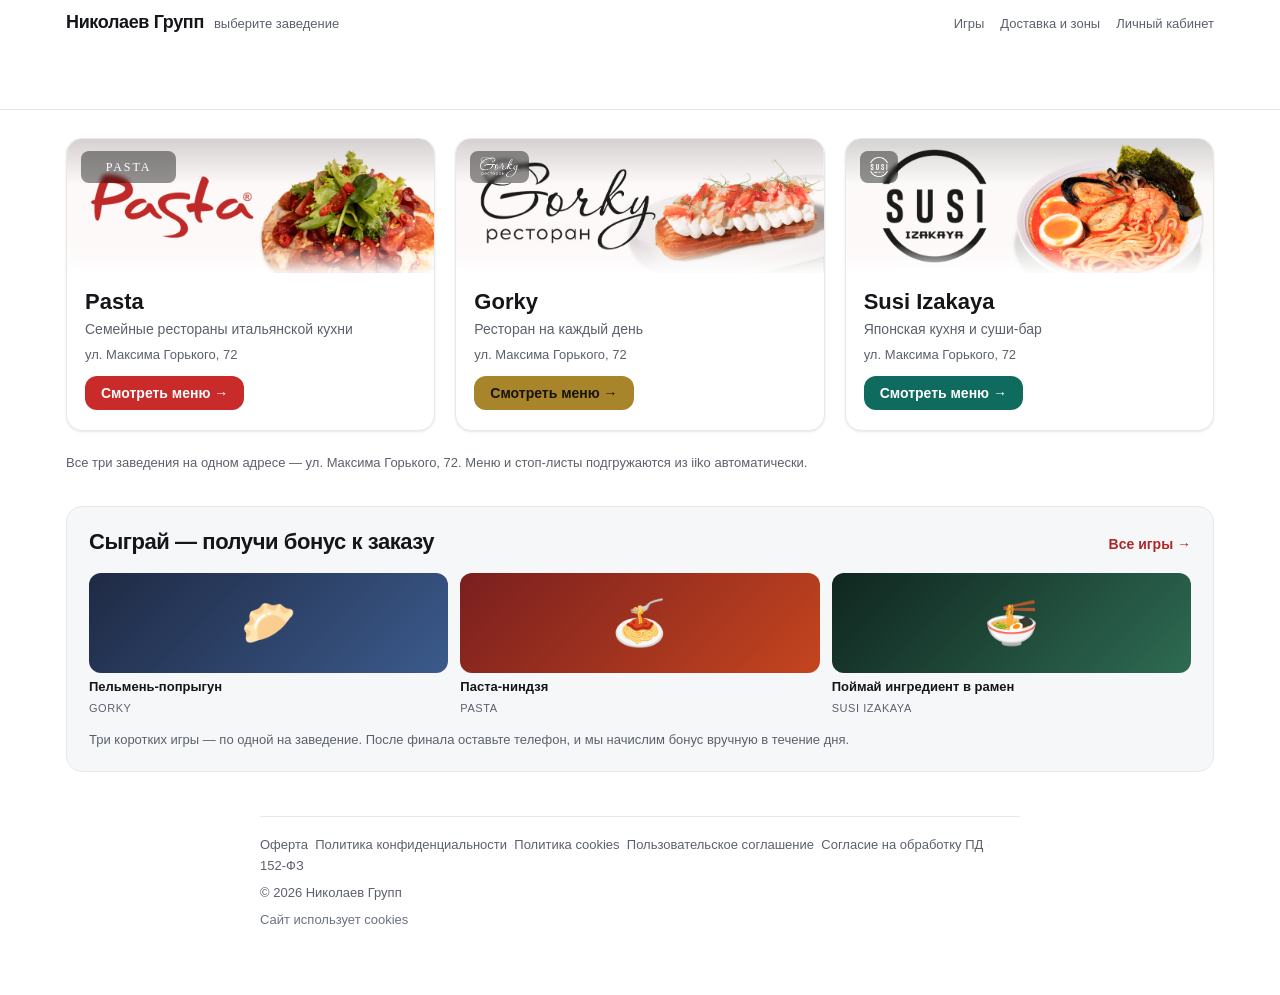
==== commit e9ec194d: "Update artifact ngfood-preview to rev 7: Сайт ngfood — просмотр" ====
--- a/ngfood-preview/index.html
+++ b/ngfood-preview/index.html
@@ -204,12 +204,14 @@
 .brandpicker{display:grid;grid-template-columns:repeat(auto-fit,minmax(280px,1fr));grid-gap:20px;gap:20px;margin-top:28px}
 .brandcard{display:flex;flex-direction:column;background:var(--card);border:1px solid var(--line);border-radius: var(--r-lg);overflow:hidden;text-decoration:none;color:var(--text);box-shadow:var(--shadow-1);transition:transform .15s ease,border-color .15s ease,box-shadow .15s ease}
 .brandcard:hover{transform:translateY(-4px);border-color:var(--accent)}
-.brandcard-cover{position:relative;height:auto;aspect-ratio:1920/700;background-size:cover;background-position:center;background-repeat:no-repeat;background-image:var(--cover-desktop, none)}
+.brandcard-cover{position:relative;height:auto;aspect-ratio:1920/700;background-size:cover;background-position:center;background-repeat:no-repeat;background-image:linear-gradient(180deg, rgba(0,0,0,.16) 0%, rgba(0,0,0,0) 34%, rgba(255,255,255,0) 78%, rgba(255,255,255,.92) 100%),var(--cover-desktop, none)}
 /* на телефоне — квадратная обложка 1:1, на десктопе широкая 1920×700 */
 @media (max-width: 640px) {
   .brandcard-cover {
     aspect-ratio: 1 / 1;
-    background-image: var(--cover-mobile, none);
+    background-image:
+      linear-gradient(180deg, rgba(0,0,0,.16) 0%, rgba(0,0,0,0) 34%, rgba(255,255,255,0) 78%, rgba(255,255,255,.92) 100%),
+      var(--cover-mobile, none);
   }
 }
 
